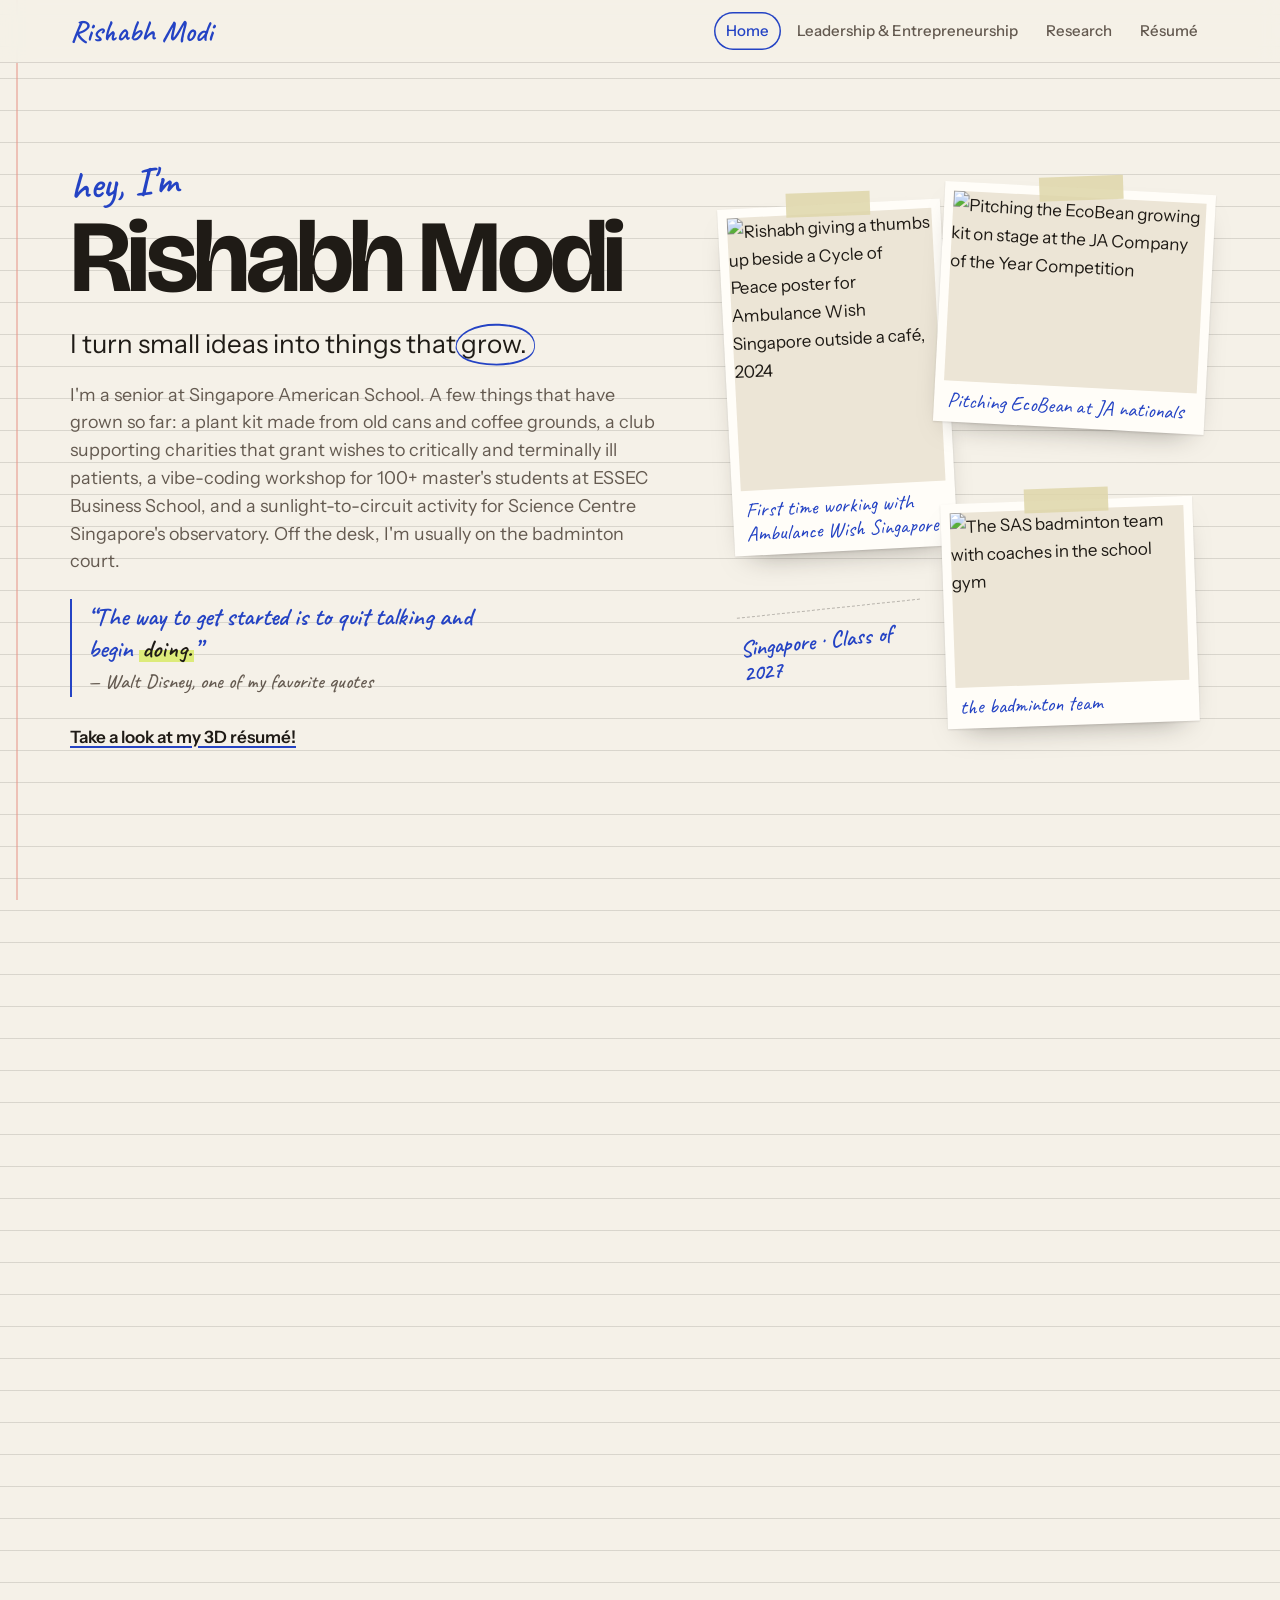
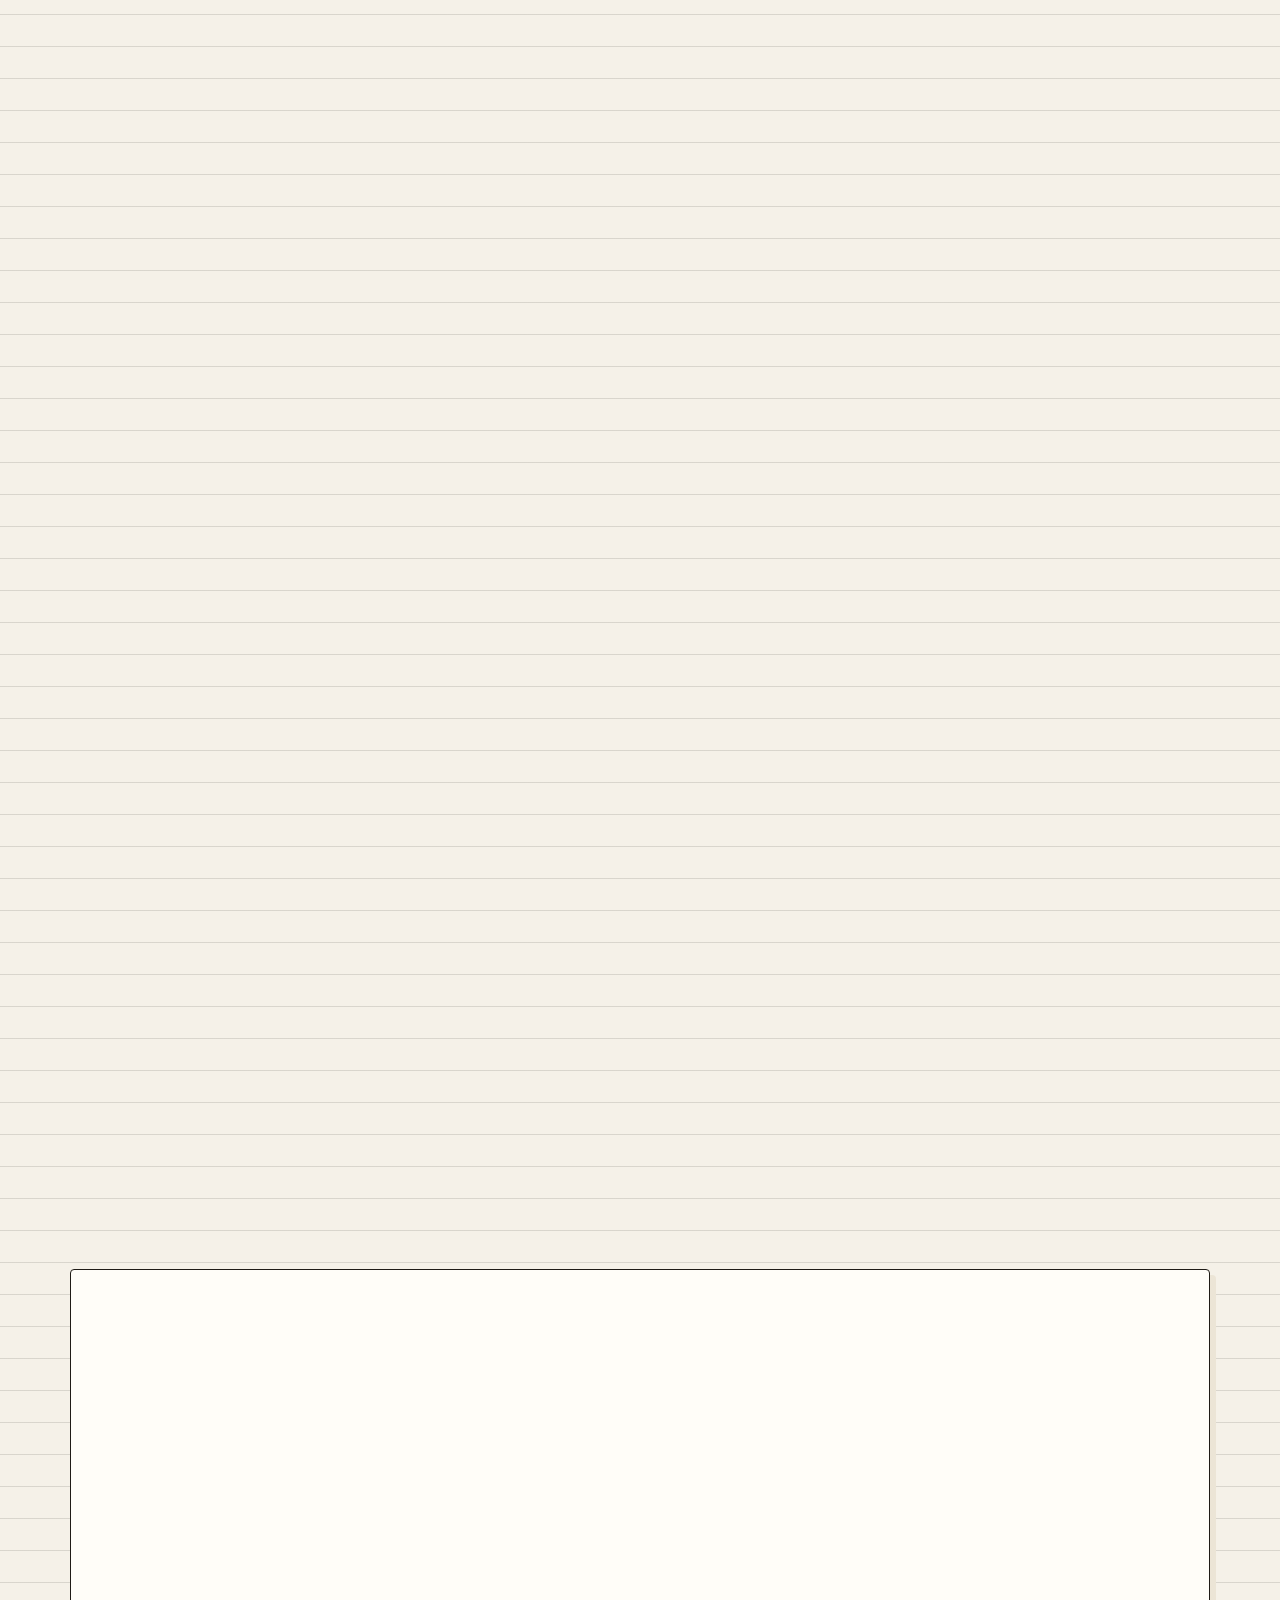
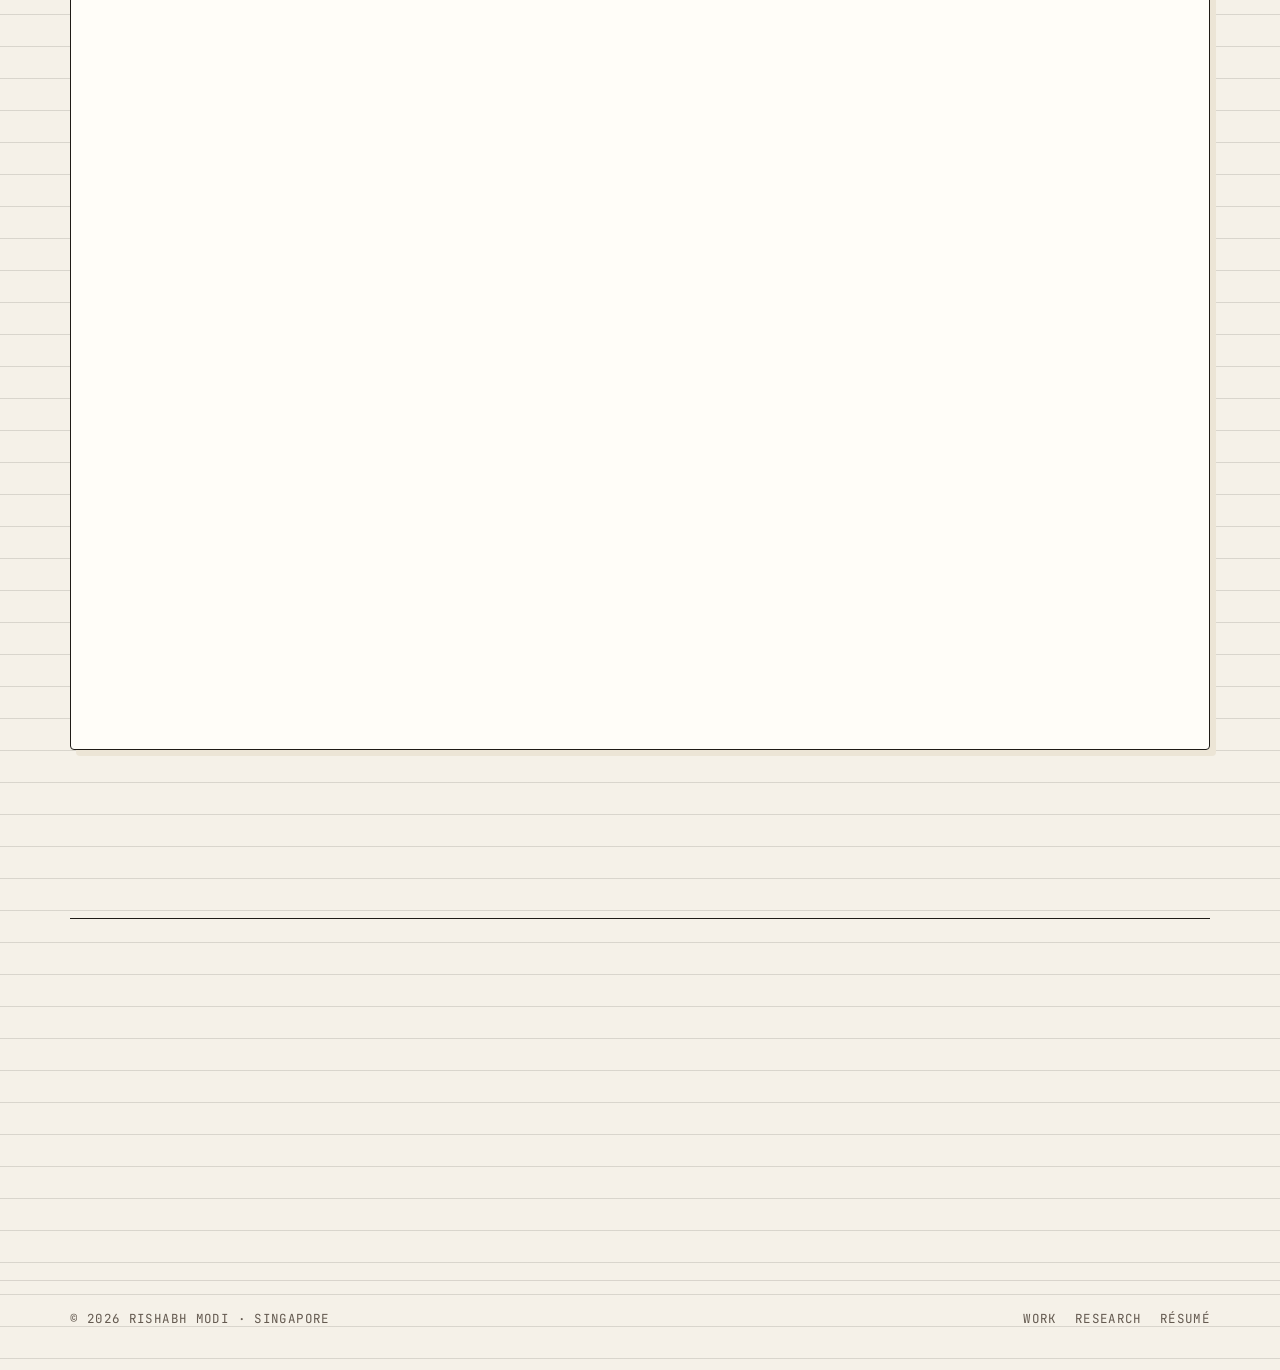
==== index.html @ cd14aff5 "Move Walt Disney quote into the home hero Co-Authored-By: Claude Opus 5.5 <noreply@anthropic.com>" ====
<!DOCTYPE html>
<html lang="en">
<head>
<meta charset="utf-8">
<title>Rishabh Modi</title>
<meta name="viewport" content="width=device-width, initial-scale=1">
<meta name="description" content="Rishabh Modi, a senior at Singapore American School. EcoBean, Project Wish, Ambulance Wish Singapore, and research on coffee-ground fertilizer.">
<link rel="icon" href="favicon.svg" type="image/svg+xml">
<link rel="icon" href="favicon-32.png" sizes="32x32" type="image/png">
<link rel="apple-touch-icon" href="apple-touch-icon.png">
<link rel="preconnect" href="https://fonts.googleapis.com">
<link rel="preconnect" href="https://fonts.gstatic.com" crossorigin>
<link href="https://fonts.googleapis.com/css2?family=Bricolage+Grotesque:opsz,wght@12..96,500..800&family=Caveat:wght@500..700&family=Instrument+Sans:ital,wght@0,400..700;1,400..700&family=JetBrains+Mono:wght@400;500&display=swap" rel="stylesheet">
<link rel="stylesheet" href="styles.css">
</head>
<body>

<header class="top">
  <div class="wrap">
    <a class="name" href="index.html">Rishabh Modi</a>
    <nav aria-label="Main">
      <a href="index.html" class="on">Home</a>
      <a href="work.html"><span class="nav-full">Leadership &amp; Entrepreneurship</span><span class="nav-short">Leadership</span></a>
      <a href="research.html">Research</a>
      <a href="resume.html">Résumé</a>
    </nav>
  </div>
</header>

<main>

  <section class="intro">
    <div class="wrap">
      <div>
        <span class="hand hi">hey, I'm</span>
        <h1>Rishabh Modi</h1>
        <p class="tag">I turn small ideas into things that <span class="circled">grow.<svg viewBox="0 0 200 50" preserveAspectRatio="none" aria-hidden="true"><path d="M12 30C8 14 60 4 112 5c52 1 86 9 82 24-4 14-62 19-110 17C38 44 4 38 14 22"/></svg></span></p>
        <p class="lede">I'm a senior at Singapore American School. A few things that have grown so far: a plant kit made from old cans and coffee grounds, a club supporting charities that grant wishes to critically and terminally ill patients, a vibe-coding workshop for 100+ master's students at ESSEC Business School, and a sunlight-to-circuit activity for Science Centre Singapore's observatory. Off the desk, I'm usually on the badminton court.</p>
        <blockquote class="hero-quote">“The way to get started is to quit talking and begin <span>doing.</span>” <cite>— Walt Disney, one of my favorite quotes</cite></blockquote>
        <div class="links">
          <a class="lnk" href="resume.html#3d">Take a look at my 3D résumé!</a>
        </div>
      </div>
      <div class="pile" data-photos>
        <span class="hand note">Singapore · Class of 2027</span>
        <figure class="spec p1"><img src="images/photos/wish-poster-me.jpg" width="900" height="1200" style="--ar:3/4" alt="Rishabh giving a thumbs up beside a Cycle of Peace poster for Ambulance Wish Singapore outside a café, 2024"><figcaption>First time working with Ambulance Wish Singapore</figcaption></figure>
        <figure class="spec p2"><img src="images/photos/ecobean-pitch.webp" width="1920" height="1440" alt="Pitching the EcoBean growing kit on stage at the JA Company of the Year Competition"><figcaption>Pitching EcoBean at JA nationals</figcaption></figure>
        <figure class="spec p3"><img src="images/photos/badminton.jpg" width="1400" height="1050" alt="The SAS badminton team with coaches in the school gym"><figcaption>the badminton team</figcaption></figure>
      </div>
    </div>
  </section>

  <section class="wrap">
    <div class="ledger rv">
      <div><b>3rd</b><span>in Singapore at the Junior Achievement Company of the Year Competition</span></div>
      <div><b data-count="7">7</b><span>automations built for Ambulance Wish Singapore, saving its team 3 hours a week</span></div>
      <div><b data-count="1500" data-prefix="$" data-suffix="+">$1,500+</b><span>earned through my condo delivery and cricket coaching businesses</span></div>
      <div><b data-count="100" data-suffix="+">100+</b><span>master's students taught vibe coding at ESSEC Business School</span></div>
    </div>
  </section>

  <section class="sec">
    <div class="wrap">
      <div class="sec-head rv"><h2>What I've been <em>working on</em></h2><p class="pointer">just 3 noteworthy ones<svg viewBox="0 0 90 24" aria-hidden="true"><path d="M4 16C24 6 52 4 84 12"/><path d="M75 5L85 12L75 19"/></svg></p><a class="lnk more" href="work.html">All my leadership &amp; entrepreneurship</a></div>
      <div class="rows">
        <article class="row rv">
          <figure class="spec row-photo" data-photos><img src="images/photos/ecobean-pitch.webp" width="1920" height="1440" loading="lazy" alt="The EcoBean team presenting the growing kit on stage at the JA Company of the Year Competition"><figcaption>Pitching the kit at JA nationals <i>24 Jan 2026</i></figcaption></figure>
          <div>
            <h3>EcoBean</h3>
            <p class="label role">Co-founder &amp; CEO · 2025–26</p>
            <p>A beginner-friendly plant kit made from recycled cans and newspaper, with natural fertilizer from used coffee grounds. We also ran climate and entrepreneurship workshops for an elementary school and a Girl Scouts troop.</p>
            <p class="proof">27 kits sold · $540 · 3rd in Singapore, our school's first top-three finish in six years</p>
            <a class="lnk" href="work.html#ecobean">Read the story</a>
          </div>
        </article>
        <article class="row rv">
          <figure class="spec row-photo" data-photos><img src="images/photos/wish-award.webp" width="2000" height="1122" loading="lazy" style="--ar:16/9" alt="Receiving the New Service Club Award on stage at SAS's Celebration of Service 2026"><figcaption>New Service Club Award <i>2026</i></figcaption></figure>
          <div>
            <h3>Project Wish</h3>
            <p class="label role">Co-founder &amp; president · 2025–</p>
            <p>A service club supporting two wish-granting charities: <strong>Make-A-Wish Singapore</strong> for critically ill children, and <strong>Ambulance Wish Singapore</strong> for terminally ill adults. I started it to show students how to persevere through hard times, and how much impact small actions can have.</p>
            <p class="proof">1 of 3 clubs approved from 50+ competitive applications</p>
            <a class="lnk" href="work.html#wish">Read the story</a>
          </div>
        </article>
        <article class="row rv">
          <figure class="spec row-photo" data-photos><img src="images/photos/aws-wish.jpg" width="1024" height="768" loading="lazy" alt="Rishabh in an Ambulance Wish Singapore shirt with a fellow volunteer"><figcaption>Volunteering at Ambulance Wish Singapore <i>Jun 2026</i></figcaption></figure>
          <div>
            <h3>Ambulance Wish Singapore</h3>
            <p class="label role">Summer intern at a partner charity · Jun 2026</p>
            <p>Through Project Wish, I joined this partner charity as its first student intern and its first volunteer under 18. Over four weeks, I built automations that flag outstanding wish reports, saving time for the two-person team that runs its entire Programmes branch.</p>
            <p class="proof">7 automations · about 3 hours saved a week</p>
            <a class="lnk" href="work.html#aws">See the details</a>
          </div>
        </article>
      </div>
    </div>
  </section>

  <section class="band sec">
    <div class="wrap">
      <div class="sec-head rv"><h2>Questions I keep <em>chasing</em></h2><a class="lnk more" href="research.html">All research</a></div>
      <div class="band-grid">
        <div class="rv">
          <p class="label">Now researching</p>
          <h3 style="margin:10px 0 14px">Do coffee grounds really help plants grow?</h3>
          <p class="mut">EcoBean's coffee-ground fertilizer seemed to work, so I'm testing it properly and working out the chemistry behind it as a British Science Association Gold CREST Award project.</p>
          <a class="lnk" style="display:inline-block;margin-top:18px" href="research.html">Read about the experiment</a>
        </div>
        <figure class="spec rv" data-photos><img src="images/photos/coffee-day8.jpg" width="900" height="1200" loading="lazy" style="--ar:1/1" alt="All three labelled pots of red cabbage microgreens from above on Day 8"><figcaption>Three pots on Day 8 <i>Run 3</i></figcaption></figure>
      </div>
      <ul class="papers rv" style="margin-top:56px">
        <li><a href="docs/cashless-society-essay.pdf" data-doc="Should we fear a cashless society?"><span class="label">John Locke Institute · 2026</span><b>Should we fear a cashless society?</b><span class="go">Read</span></a></li>
        <li><a href="docs/price-anchoring-paper.pdf" data-doc="Demystifying Price Anchors"><span class="label">AT Psychology · 2025</span><b>Why do price tags trick us?</b><span class="go">Read</span></a></li>
        <li><a href="docs/ai-bias-project.pdf" data-doc="How do biases get into AI?"><span class="label">AT Psychology · 2026</span><b>How do biases get into AI?</b><span class="go">View</span></a></li>
        <li><a href="docs/ai-cooling-article.pdf" data-doc="Can AI save more energy than it consumes?"><span class="label">Science Centre · 2026</span><b>Can AI save more energy than it consumes?</b><span class="go">Read</span></a></li>
      </ul>
    </div>
  </section>

  <section class="contact">
    <div class="wrap">
      <div class="rv">
        <h2>Let's grow something <em>together.</em></h2>
        <p>Happy to talk about entrepreneurship, sustainability, service projects, or AI.</p>
      </div>
      <div class="btns rv">
        <a class="btn" href="mailto:rishabh.modi.2009@icloud.com">Email me</a>
        <a class="btn line" href="https://www.linkedin.com/in/rishabh-modi-2b0b06307/" target="_blank" rel="noopener">LinkedIn ↗</a>
      </div>
    </div>
  </section>

</main>

<footer class="foot">
  <div class="wrap"><span>© <span data-year>2026</span> Rishabh Modi · Singapore</span><nav><a href="work.html">Work</a><a href="research.html">Research</a><a href="resume.html">Résumé</a></nav></div>
</footer>

<script src="script.js"></script>
</body>
</html>
---- styles.css ----
*, *::before, *::after { box-sizing: border-box; margin: 0; padding: 0; }

:root {
  --paper: #F5F1E8; --paper2: #ECE5D6; --card: #FFFDF8;
  --ink: #1F1B16; --mut: #645A50; --dim: #968A7D;
  --rule: rgba(31,27,22,.13); --rule2: rgba(31,27,22,.28);
  --pen: #2443C4; --margin: #E59A8C;
  --mark: #DDEB7A; --leaf: #2F6B3A; --leaf2: #E3EED3;
  --tape: rgba(222,214,170,.85);
  --hd: "Bricolage Grotesque", "Avenir Next", system-ui, sans-serif;
  --bd: "Instrument Sans", "Helvetica Neue", system-ui, sans-serif;
  --hand: "Caveat", "Bradley Hand", cursive;
  --mono: "JetBrains Mono", ui-monospace, Menlo, monospace;
  --ease: cubic-bezier(.2,.8,.2,1);
}

html { -webkit-text-size-adjust: 100%; scroll-behavior: smooth; }
[id] { scroll-margin-top: 84px; }
body {
  font-family: var(--bd); font-size: 17px; line-height: 1.65; color: var(--ink); overflow-x: hidden;
  background-color: var(--paper);
  background-image: linear-gradient(var(--rule) 1px, transparent 1px);
  background-size: 100% 32px; background-position: 0 14px;
  -webkit-font-smoothing: antialiased;
}
body::before { content: ""; position: fixed; top: 0; bottom: 0; left: max(16px, calc(50% - 570px - 56px)); width: 1.5px; background: var(--margin); opacity: .55; pointer-events: none; z-index: 0; }
main, .top, .foot { position: relative; z-index: 1; }
a { color: inherit; }
img { display: block; max-width: 100%; height: auto; }
::selection { background: var(--mark); color: var(--ink); }
h1, h2, h3 { font-family: var(--hd); font-weight: 700; line-height: 1.04; letter-spacing: -.025em; }
h1 em, h2 em { font-style: normal; background: linear-gradient(transparent 55%, var(--mark) 55%, var(--mark) 92%, transparent 92%); padding: 0 .08em; }
strong { font-weight: 600; }

.wrap { width: min(1140px, 100% - 40px); margin-inline: auto; position: relative; }
.hand { font-family: var(--hand); font-weight: 600; color: var(--pen); }
.lede { font-size: clamp(18px, 1.6vw, 21px); line-height: 1.55; }
.mut { color: var(--mut); }
.label { font-family: var(--mono); font-size: 12.5px; letter-spacing: .03em; text-transform: uppercase; color: var(--mut); }
.lnk { font-weight: 600; color: var(--ink); text-decoration: underline; text-decoration-color: var(--pen); text-decoration-thickness: 1.5px; text-underline-offset: 3px; transition: color .2s; }
.lnk:hover { color: var(--pen); }

/* header */
.top { position: sticky; top: 0; z-index: 40; background: rgba(245,241,232,.92); backdrop-filter: blur(10px); -webkit-backdrop-filter: blur(10px); border-bottom: 1px solid var(--rule); }
.top .wrap { display: flex; align-items: center; gap: 18px; height: 62px; }
.top .name { font-family: var(--hand); font-size: 30px; font-weight: 600; color: var(--pen); text-decoration: none; white-space: nowrap; line-height: 1; }
.top nav { margin-left: auto; display: flex; gap: 4px; }
.top nav a { padding: 7px 12px; border-radius: 999px; font-size: 15px; font-weight: 500; text-decoration: none; color: var(--mut); white-space: nowrap; transition: color .2s, background .2s; }
.top nav a:hover { color: var(--ink); background: var(--paper2); }
.top nav a.on { color: var(--pen); box-shadow: inset 0 0 0 1.5px var(--pen); }
.nav-short { display: none; }

/* page intros */
.intro { padding: clamp(48px, 8vw, 100px) 0 clamp(40px, 6vw, 72px); }
.intro .wrap { display: grid; grid-template-columns: 1.1fr .9fr; gap: clamp(32px, 5vw, 72px); align-items: center; }
.intro.solo .wrap { grid-template-columns: 1fr; }
.intro.solo .wrap > div { max-width: 820px; }
.intro .where { margin-bottom: 18px; }
.intro .hi { display: inline-block; font-size: clamp(30px, 3.4vw, 40px); line-height: 1; transform: rotate(-4deg); margin-bottom: 6px; }
.intro h1 { font-size: clamp(50px, 8vw, 110px); line-height: .95; letter-spacing: -.045em; }
.intro .tag { margin-top: 20px; font-size: clamp(21px, 2.1vw, 26px); line-height: 1.4; }
.intro .lede { margin-top: 18px; max-width: 58ch; color: var(--mut); font-size: clamp(17px, 1.4vw, 19px); }
.intro h1 + .lede { margin-top: 32px; }
.intro .links { display: flex; flex-wrap: wrap; gap: 12px 26px; margin-top: 26px; }
.circled { position: relative; white-space: nowrap; }
.circled svg { position: absolute; left: -10px; top: -8px; width: calc(100% + 20px); height: calc(100% + 16px); overflow: visible; pointer-events: none; }
.circled path { fill: none; stroke: var(--pen); stroke-width: 2; stroke-linecap: round; stroke-dasharray: 600; stroke-dashoffset: 600; animation: draw 1.4s .5s var(--ease) forwards; }
@keyframes draw { to { stroke-dashoffset: 0; } }

/* photos: taped prints with handwritten captions */
.spec { position: relative; background: var(--card); padding: 9px 9px 0; box-shadow: 0 1px 2px rgba(31,27,22,.12), 0 14px 30px -18px rgba(31,27,22,.5); transform: rotate(var(--r, 0deg)); transition: transform .45s var(--ease), box-shadow .45s var(--ease); }
.spec::before { content: ""; position: absolute; top: -12px; left: 50%; width: 84px; height: 24px; margin-left: -42px; background: var(--tape); transform: rotate(calc(var(--r, 0deg) * -1 - 2deg)); z-index: 1; }
.spec img { width: 100%; aspect-ratio: var(--ar, 4/3); object-fit: cover; cursor: zoom-in; background: var(--paper2); }
.spec figcaption { font-family: var(--hand); font-size: 21px; line-height: 1.15; color: var(--pen); padding: 7px 4px 10px; }
.spec figcaption i { font-style: normal; color: var(--dim); font-size: 17px; margin-left: 4px; }
.spec:hover { transform: rotate(0deg) scale(1.015); box-shadow: 0 1px 2px rgba(31,27,22,.12), 0 22px 40px -18px rgba(31,27,22,.55); z-index: 5; }
.spec.rv { transform: translateY(14px) rotate(var(--r, 0deg)); }
.spec.rv.in { transform: rotate(var(--r, 0deg)); }
.spec.rv.in:hover { transform: rotate(0deg) scale(1.015); }

.pile { position: relative; width: 100%; aspect-ratio: 9 / 10; }
.pile .spec { position: absolute; }
.pile .p1 { width: 46%; left: 0; top: 3%; --r: -3deg; }
.pile .p2 { width: 56%; right: 0; top: 0; --r: 3deg; z-index: 2; }
.pile .p3 { width: 52%; right: 3%; bottom: 0; --r: -2deg; z-index: 3; }
.pile .note { position: absolute; left: 3%; bottom: 9%; font-size: clamp(16px, 4.2vw, 23px); transform: rotate(-6deg); z-index: 4; line-height: 1.1; max-width: 38%; }

/* ledger of numbers */
.ledger { display: grid; grid-template-columns: repeat(4, 1fr); border-top: 1.5px solid var(--ink); border-bottom: 1px dashed var(--rule2); }
.ledger > div { padding: 20px 20px 20px 0; }
.ledger > div + div { padding-left: 20px; border-left: 1px dashed var(--rule2); }
.ledger b { display: block; font-family: var(--hd); font-weight: 700; font-size: clamp(34px, 3.8vw, 50px); line-height: 1; letter-spacing: -.03em; }
.ledger span { display: block; margin-top: 8px; font-size: 14.5px; color: var(--mut); line-height: 1.45; }
.ledger.three { grid-template-columns: repeat(3, 1fr); margin-top: 32px; }

/* sections */
.sec { padding: clamp(64px, 9vw, 112px) 0; }
.sec-head { display: flex; align-items: baseline; gap: 18px; margin-bottom: 36px; flex-wrap: wrap; }
.sec-head h2 { font-size: clamp(36px, 4.6vw, 60px); }
.sec-head p { font-family: var(--hand); font-size: 26px; color: var(--pen); transform: rotate(-3deg); }
.sec-head .more { margin-left: auto; }
.sec-head .pointer { display: inline-flex; align-items: center; gap: 8px; margin-left: auto; }
.sec-head .pointer + .more { margin-left: 0; }
.sec-head:has(.pointer) h2 { flex-basis: 100%; }
.sec-head .pointer svg { width: 74px; height: 22px; flex: none; overflow: visible; }
.sec-head .pointer path { fill: none; stroke: var(--pen); stroke-width: 2; stroke-linecap: round; stroke-linejoin: round; }

/* home: project rows */
.row { display: grid; grid-template-columns: minmax(0, .95fr) minmax(0, 1.05fr); gap: clamp(28px, 5vw, 64px); align-items: center; padding: 44px 0; border-bottom: 1px dashed var(--rule2); }
.row:first-child { padding-top: 10px; }
.row:nth-child(odd) .row-photo { --r: -1.6deg; }
.row:nth-child(even) .row-photo { order: 2; --r: 1.6deg; }
.row h3 { font-size: clamp(30px, 3.2vw, 42px); }
.row .role { margin: 8px 0 14px; }
.row p { color: var(--mut); }
.row .proof { margin-top: 16px; color: var(--ink); font-size: 15.5px; }
.row .proof::before { content: "✓ "; color: var(--pen); font-weight: 700; }
.row .lnk { display: inline-block; margin-top: 18px; }

/* the "band" sections become a lab-notebook card */
.band .wrap { background: var(--card); border: 1.5px solid var(--ink); border-radius: 4px; padding: clamp(24px, 4vw, 48px); box-shadow: 6px 6px 0 var(--paper2); }
.band.sec { padding: clamp(40px, 6vw, 72px) 0; }
.band-grid { display: grid; grid-template-columns: minmax(0, 1fr) minmax(0, 1fr); gap: clamp(28px, 5vw, 56px); align-items: start; }
.band h3 { font-size: clamp(26px, 2.8vw, 36px); }
.band .spec { --r: 1.5deg; }

/* papers list */
.papers { list-style: none; border-top: 1.5px solid var(--ink); }
.papers a { display: grid; grid-template-columns: 200px 1fr auto; gap: 20px; align-items: baseline; padding: 18px 0; border-bottom: 1px solid var(--rule); text-decoration: none; transition: background .2s; }
.papers a:hover { background: linear-gradient(90deg, transparent, var(--paper2) 20%, var(--paper2) 80%, transparent); }
.papers b { font-family: var(--hd); font-size: 21px; font-weight: 600; letter-spacing: -.01em; line-height: 1.25; }
.papers p { color: var(--mut); font-size: 15px; margin-top: 4px; }
.papers .go { font-family: var(--hand); font-size: 21px; color: var(--pen); white-space: nowrap; }

/* work: stories */
.story { display: grid; grid-template-columns: 220px minmax(0, 1fr); gap: clamp(28px, 5vw, 60px); padding: 56px 0; border-top: 1px dashed var(--rule2); }
.story:first-child { border-top: 1.5px solid var(--ink); }
.story .meta { position: sticky; top: 92px; align-self: start; }
.story .meta img.logo { width: 76px; height: 76px; object-fit: contain; border-radius: 50%; background: var(--card); border: 1.5px solid var(--ink); margin-bottom: 14px; }
.story .meta dl { display: grid; gap: 10px; }
.story .meta dt { font-family: var(--mono); font-size: 11.5px; letter-spacing: .04em; text-transform: uppercase; color: var(--dim); }
.story .meta dd { font-family: var(--hand); font-size: 22px; line-height: 1.15; color: var(--pen); }
.story h2 { font-size: clamp(36px, 4.4vw, 56px); margin-bottom: 14px; }
.story p + p { margin-top: 12px; }
.story > div > p { color: var(--mut); max-width: 66ch; }
.story > div > p.lede { color: var(--ink); }
.done { list-style: none; margin-top: 18px; display: grid; gap: 9px; max-width: 66ch; }
.done li { position: relative; padding-left: 30px; }
.done li::before { content: ""; position: absolute; left: 2px; top: 6px; width: 15px; height: 15px; border: 1.5px solid var(--ink); border-radius: 3px; }
.done li::after { content: ""; position: absolute; left: 6px; top: 1px; width: 7px; height: 14px; border: solid var(--pen); border-width: 0 2.5px 2.5px 0; transform: rotate(40deg); }
.story .links { display: flex; flex-wrap: wrap; gap: 10px 24px; margin-top: 22px; }
.pair { display: grid; grid-template-columns: 1fr 1fr; gap: 14px; margin-top: 18px; max-width: 640px; }
.pair div { padding: 14px 16px; border: 1.5px solid var(--ink); border-radius: 4px; background: var(--card); }
.pair b { display: block; font-family: var(--hd); font-size: 19px; }
.pair span { font-size: 14.5px; color: var(--mut); }
.pair .motto { display: block; margin-top: 6px; font-family: var(--hand); font-style: normal; font-size: 21px; line-height: 1.15; color: var(--pen); }

.photos { display: grid; grid-template-columns: repeat(6, 1fr); gap: 34px 22px; margin-top: 40px; align-items: start; }
.photos .spec:nth-child(3n+1) { --r: -1.5deg; } .photos .spec:nth-child(3n+2) { --r: 1.3deg; } .photos .spec:nth-child(3n) { --r: -.6deg; }
.photos .w2 { grid-column: span 2; } .photos .w3 { grid-column: span 3; } .photos .w4 { grid-column: span 4; } .photos .w6 { grid-column: span 6; }

.strip { display: grid; grid-auto-flow: column; grid-auto-columns: clamp(250px, 30%, 340px); gap: 24px; overflow-x: auto; scroll-snap-type: x mandatory; padding: 24px 4px 20px; margin-top: 24px; scrollbar-width: thin; scrollbar-color: var(--rule2) transparent; }
.strip .spec { scroll-snap-align: start; }
.strip .spec:nth-child(odd) { --r: -1.2deg; } .strip .spec:nth-child(even) { --r: 1.2deg; }
.strip-nav { display: flex; gap: 8px; justify-content: flex-end; }
.strip-nav button { width: 42px; height: 42px; border-radius: 50%; border: 1.5px solid var(--ink); background: var(--card); font-size: 17px; cursor: pointer; color: var(--ink); }
.strip-nav button:hover { background: var(--mark); }

.minor { display: grid; grid-template-columns: repeat(2, minmax(0, 1fr)); gap: 0 48px; border-top: 1.5px solid var(--ink); }
.minor > div { padding: 22px 0; border-bottom: 1px dashed var(--rule2); }
.minor h3 { font-size: 24px; }
.minor .label { display: block; margin: 6px 0 8px; }
.minor p { color: var(--mut); font-size: 15.5px; }

/* research */
.question { font-family: var(--hd); font-weight: 600; font-size: clamp(24px, 2.6vw, 32px); line-height: 1.2; letter-spacing: -.015em; }
.pots { display: grid; grid-template-columns: repeat(3, 1fr); gap: 10px; margin-top: 20px; }
.pots div { padding: 12px; border: 1px dashed var(--rule2); border-radius: 4px; font-size: 14.5px; color: var(--mut); }
.pots b { display: block; color: var(--ink); font-family: var(--hd); font-size: 17px; }
.data { width: 100%; border-collapse: collapse; font-size: 15px; }
.data th, .data td { text-align: left; padding: 10px 10px 10px 0; border-bottom: 1px solid var(--rule); }
.data th { font-family: var(--mono); font-weight: 500; font-size: 11.5px; text-transform: uppercase; letter-spacing: .04em; color: var(--mut); }
.data td:first-child { color: var(--mut); }
.data .top-v { font-weight: 600; background: linear-gradient(transparent 50%, var(--mark) 50%, var(--mark) 90%, transparent 90%); }
.note { margin-top: 24px; padding-top: 18px; border-top: 1px dashed var(--rule2); }
.note h3 { font-family: var(--hand); font-weight: 600; font-size: 28px; color: var(--pen); letter-spacing: 0; margin-bottom: 6px; }
.chem { list-style: none; display: grid; grid-template-columns: repeat(4, 1fr); border-top: 1.5px solid var(--ink); }
.chem li { padding: 20px 20px 20px 0; font-size: 15px; color: var(--mut); }
.chem li + li { padding-left: 20px; border-left: 1px dashed var(--rule2); }
.chem b { display: block; font-family: var(--hd); font-size: 20px; color: var(--ink); margin-bottom: 4px; }
.steps { list-style: none; display: grid; grid-template-columns: repeat(3, 1fr); border-top: 1px dashed var(--rule2); margin-top: 40px; }
.steps li { padding: 18px 18px 0 0; font-size: 15px; color: var(--mut); }
.steps li + li { padding-left: 18px; border-left: 1px dashed var(--rule2); }
.steps b { display: block; color: var(--ink); font-family: var(--hd); font-size: 19px; margin: 4px 0; }
.band .steps { grid-template-columns: 1fr; margin-top: 20px; }
#coffee.band.sec { padding: clamp(32px, 4vw, 48px) 0; }
#coffee .sec-head { margin-bottom: 20px; }
#coffee .sec-head h2 { font-size: clamp(30px, 3.6vw, 44px); }
#coffee .steps li { padding-top: 10px; font-size: 14.5px; }
@media (min-width: 961px) { #coffee .band-grid { grid-template-columns: minmax(0, .85fr) minmax(0, 1.15fr); gap: clamp(24px, 3.5vw, 44px); } }
.photos.mini { grid-template-columns: 1fr 1fr; gap: 26px 18px; margin-top: 6px; }
.photos.mini .spec { padding: 6px 6px 0; }
.photos.mini .wide { grid-column: 1 / -1; }
.photos.mini .spec::before { width: 46px; height: 16px; margin-left: -23px; top: -8px; }
.photos.mini .spec figcaption { font-size: 17px; padding: 4px 2px 6px; }
.band .steps li { padding: 14px 0 0 18px; border-left: 2px dashed var(--rule2); }
.band .steps li + li { border-left: 2px dashed var(--rule2); padding-left: 18px; }
.band-grid .chem { grid-template-columns: 1fr; border-top: 0; display: grid; gap: 12px; }
.band-grid .chem li, .band-grid .chem li + li { padding: 16px 18px; border: 1.5px dashed var(--rule2); border-radius: 6px; }

/* favorite quote, in the hero */
.hero-quote { margin-top: 24px; max-width: 34ch; padding: 2px 0 2px 16px; border-left: 2.5px solid var(--pen); font-family: var(--hand); font-weight: 600; font-size: clamp(22px, 2vw, 26px); line-height: 1.25; color: var(--pen); }
.hero-quote span { color: var(--ink); background: linear-gradient(transparent 55%, var(--mark) 55%, var(--mark) 92%, transparent 92%); padding: 0 .1em; }
.hero-quote cite { display: block; margin-top: 4px; font-style: normal; font-weight: 500; font-size: .8em; color: var(--mut); }

/* contact */
.contact { padding: clamp(56px, 8vw, 96px) 0; }
.contact .wrap { display: grid; grid-template-columns: 1fr auto; gap: 28px; align-items: end; padding-top: clamp(32px, 5vw, 56px); border-top: 1.5px solid var(--ink); }
.contact h2 { font-size: clamp(36px, 5.4vw, 70px); }
.contact p { margin-top: 10px; color: var(--mut); max-width: 48ch; }
.btns { display: flex; flex-wrap: wrap; gap: 10px; }
.btn { display: inline-flex; align-items: center; gap: 8px; padding: 12px 22px; border-radius: 999px; background: var(--ink); color: var(--paper); border: 1.5px solid var(--ink); font-weight: 600; font-size: 15px; text-decoration: none; cursor: pointer; font-family: var(--bd); transition: transform .25s var(--ease), background .2s; }
.btn:hover { transform: translateY(-2px); }
.btn.line { background: transparent; color: var(--ink); }
.btn.line:hover { background: var(--mark); }

.foot { padding: 28px 0 40px; border-top: 1px solid var(--rule); }
.foot .wrap { display: flex; justify-content: space-between; gap: 16px; flex-wrap: wrap; font-family: var(--mono); font-size: 12.5px; color: var(--mut); text-transform: uppercase; letter-spacing: .03em; }
.foot a { text-decoration: none; }
.foot a:hover { color: var(--ink); }
.foot nav { display: flex; gap: 18px; }

/* reveal */
.rv { opacity: 0; transform: translateY(14px); transition: opacity .8s var(--ease), transform .8s var(--ease); }
.rv.in { opacity: 1; transform: none; }

/* résumé: text / 3D switch */
.mode { display: inline-flex; padding: 3px; border: 1.5px solid var(--pen); border-radius: 999px; margin-top: 26px; background: var(--card); }
.mode button { padding: 7px 18px; border: 0; border-radius: 999px; background: transparent; color: var(--pen); font: 600 14px var(--bd); cursor: pointer; }
.mode button[aria-pressed="true"] { background: var(--pen); color: #fff; }
.r-sec { display: grid; grid-template-columns: 230px minmax(0, 1fr); gap: 32px; padding: 44px 0; border-top: 1px dashed var(--rule2); }
.r-sec:first-child { border-top: 1.5px solid var(--ink); }
.r-sec > .kick { font-family: var(--hd); font-weight: 700; font-size: 22px; line-height: 1.2; letter-spacing: -.01em; }
.edu h3 { font-size: 26px; }
.edu-head { display: flex; justify-content: space-between; align-items: baseline; gap: 16px; flex-wrap: wrap; }
.edu .when, .tl small, .aw .yr { font-family: var(--mono); font-size: 12px; letter-spacing: .03em; text-transform: uppercase; color: var(--dim); }
.edu .gpa { margin: 6px 0 12px; font-weight: 600; }
.aps, .skills .pills { display: flex; flex-wrap: wrap; gap: 6px; margin-top: 8px; }
.pill { display: inline-block; padding: 4px 11px; border: 1px solid var(--rule2); border-radius: 999px; font-size: 13.5px; background: var(--card); }
.aw-grid { display: grid; grid-template-columns: repeat(2, minmax(0, 1fr)); gap: 0 36px; }
.aw { padding: 16px 0 18px; border-bottom: 1px solid var(--rule); }
.aw .md { display: none; }
.aw h3 { font-size: 20px; margin-top: 3px; }
.aw .org { display: block; font-size: 14.5px; color: var(--pen); margin: 2px 0 6px; }
.aw p { color: var(--mut); font-size: 15px; }
.aw-link, .aw-note a { color: var(--ink); font-weight: 600; font-size: 14.5px; text-decoration: underline; text-decoration-color: var(--pen); text-underline-offset: 3px; }
.aw-link { display: inline-block; margin-top: 6px; }
.aw-links { display: flex; flex-wrap: wrap; gap: 4px 14px; margin-top: 6px; font-size: 14.5px; }
.aw-links span { color: var(--mut); }
.tl { padding: 0 0 22px; }
.tl:last-child { padding-bottom: 0; }
.tl b { font-family: var(--hd); font-weight: 600; font-size: 21px; letter-spacing: -.01em; display: block; margin-top: 2px; }
.tl ul { margin-top: 6px; padding-left: 18px; color: var(--mut); font-size: 15.5px; display: grid; gap: 3px; }
.skills { display: grid; grid-template-columns: 1fr 1fr; gap: 24px; }
.skills h4 { font-family: var(--mono); font-weight: 500; font-size: 12px; text-transform: uppercase; letter-spacing: .04em; color: var(--mut); }

/* résumé: 3D court */
.tree { position: relative; border: 1.5px solid var(--ink); border-radius: 6px; overflow: hidden; background: var(--card); }
.tree[hidden] { display: none; }
.tree-stage { position: relative; height: min(80vh, 760px); min-height: 480px; background: linear-gradient(#E7EEF0 0%, #F3F1E6 55%, #E9E3CF 100%); overflow: hidden; touch-action: pan-y; cursor: grab; }
.tree-stage.drag { cursor: grabbing; }
.tree-stage canvas { display: block; width: 100%; height: 100%; }
.pin { position: absolute; z-index: 3; width: 34px; height: 34px; margin: -17px 0 0 -17px; border-radius: 50%; border: 1.5px solid var(--pen); background: rgba(255,253,248,.95); color: var(--pen); font: 600 21px/1 var(--hand); cursor: pointer; display: grid; place-items: center; box-shadow: 0 6px 14px -8px rgba(31,27,22,.6); transition: transform .2s var(--ease), background .2s; }
.pin:hover, .pin.on { background: var(--pen); color: #fff; transform: scale(1.12); }
.pin[hidden] { display: none; }
.court-nav { position: absolute; z-index: 4; top: 14px; left: 50%; transform: translateX(-50%); display: flex; gap: 2px; padding: 4px; border-radius: 999px; background: rgba(255,253,248,.92); border: 1px solid var(--rule); max-width: calc(100% - 28px); overflow-x: auto; scrollbar-width: none; }
.court-nav::-webkit-scrollbar { display: none; }
.court-nav button { flex: none; padding: 6px 12px; border: 0; border-radius: 999px; background: transparent; font: 500 13.5px var(--bd); color: var(--mut); cursor: pointer; white-space: nowrap; }
.court-nav button b { font-family: var(--hand); font-size: 18px; color: var(--pen); margin-right: 4px; }
.court-nav button:hover, .court-nav button[aria-pressed="true"] { background: var(--paper2); color: var(--ink); }
.text-hint { position: relative; margin: -10px 0 16px; padding-left: 66px; font-family: var(--hand); font-size: 24px; line-height: 1.2; color: var(--pen); }
.text-hint[hidden] { display: none; }
.text-hint svg { position: absolute; left: 6px; top: -38px; width: 60px; height: 56px; overflow: visible; }
.text-hint path { fill: none; stroke: var(--pen); stroke-width: 2; stroke-linecap: round; stroke-linejoin: round; }
.tree-stage[data-time="dusk"] { background: linear-gradient(#F4C29A 0%, #F2D8BE 55%, #E2C8A8 100%); }
.tree-stage { transition: background .8s; }
.court-ctrl { position: absolute; z-index: 3; left: 14px; bottom: 14px; display: flex; flex-wrap: wrap; gap: 8px; align-items: center; }
.court-ctrl .pause { padding: 9px 18px; border: 0; border-radius: 999px; background: rgba(255,253,248,.93); color: var(--pen); font: 500 15px var(--bd); cursor: pointer; box-shadow: 0 6px 16px -10px rgba(31,27,22,.6); }
.court-ctrl .times { display: flex; padding: 4px; border-radius: 999px; background: rgba(255,253,248,.93); border: 1px solid var(--rule); box-shadow: 0 6px 16px -10px rgba(31,27,22,.6); }
.court-ctrl .times button { padding: 6px 15px; border: 0; border-radius: 999px; background: transparent; color: var(--mut); font: 500 15px var(--bd); cursor: pointer; }
.court-ctrl .times button[aria-pressed="true"] { background: var(--pen); color: #fff; }
.tree-panel { position: absolute; z-index: 4; right: 14px; top: 64px; bottom: 14px; width: min(340px, calc(100% - 28px)); padding: 20px 20px 22px; background: rgba(255,253,248,.97); border: 1.5px solid var(--ink); border-radius: 6px; overflow-y: auto; box-shadow: 0 18px 40px -24px rgba(31,27,22,.6); }
.tree-panel[hidden] { display: none; }
.tree-close { position: absolute; top: 10px; right: 10px; width: 32px; height: 32px; border-radius: 50%; border: 1px solid var(--rule2); background: var(--card); font-size: 18px; line-height: 1; cursor: pointer; color: var(--ink); }
.tree-card h3 { font-size: 24px; margin: 6px 36px 4px 0; }
.tree-card .org { color: var(--pen); font-size: 14.5px; }
.tree-card ul { margin-top: 10px; padding-left: 18px; color: var(--mut); font-size: 14.5px; display: grid; gap: 4px; }
.tree-card p { color: var(--mut); font-size: 14.5px; margin-top: 8px; }
.tree-list { display: grid; gap: 2px; margin-top: 12px; }
.tree-list button { display: flex; gap: 10px; align-items: baseline; width: 100%; padding: 8px 6px; border: 0; border-bottom: 1px dashed var(--rule2); background: transparent; text-align: left; font: 500 14.5px var(--bd); color: var(--ink); cursor: pointer; }
.tree-list button:hover { background: var(--paper2); }
.tree-list small { margin-left: auto; font-family: var(--mono); font-size: 11px; color: var(--dim); white-space: nowrap; }
.tree-back { margin-top: 14px; border: 0; background: none; font: 600 14px var(--bd); color: var(--pen); cursor: pointer; text-decoration: underline; text-underline-offset: 3px; }

/* overlays: PDF viewer and photo lightbox */
.viewer-on, .viewer-on body { overflow: hidden; }
.viewer, .gallery { position: fixed; inset: 0; z-index: 100; display: grid; place-items: center; padding: 24px; background: rgba(31,27,22,.62); backdrop-filter: blur(6px); -webkit-backdrop-filter: blur(6px); }
.viewer[hidden], .gallery[hidden] { display: none; }
.viewer-box, .gallery-box { width: min(1000px, 100%); max-height: 100%; display: flex; flex-direction: column; background: var(--paper); border: 1.5px solid var(--ink); border-radius: 6px; overflow: hidden; }
.viewer-box { height: min(92vh, 100%); width: min(920px, 100%); }
.viewer-head, .gallery-head { display: flex; align-items: center; gap: 14px; padding: 12px 14px 12px 20px; border-bottom: 1px solid var(--rule); background: var(--card); }
.viewer-head > div { flex: 1; min-width: 0; }
.viewer-title { font-size: 20px; white-space: nowrap; overflow: hidden; text-overflow: ellipsis; }
.viewer-count, .gallery-count { display: block; font-family: var(--mono); font-size: 12px; color: var(--mut); }
.gallery-count { flex: 1; }
.viewer-open { flex: none; font-weight: 600; font-size: 14px; color: var(--pen); }
.viewer-close { flex: none; width: 40px; height: 40px; border-radius: 50%; border: 1.5px solid var(--ink); background: var(--card); font-size: 22px; line-height: 1; cursor: pointer; color: var(--ink); }
.viewer-pages { flex: 1; overflow-y: auto; padding: 16px; display: flex; flex-direction: column; align-items: center; gap: 16px; background: var(--paper2); }
.viewer-page { background: #fff; max-width: 100%; box-shadow: 0 8px 24px -14px rgba(0,0,0,.5); }
.viewer-loading { margin: auto; font-weight: 600; color: var(--mut); text-align: center; padding: 40px 20px; }
.gallery-stage { position: relative; display: grid; place-items: center; background: #15120f; flex: 1; min-height: 0; }
.gallery-stage img { max-height: 74vh; width: auto; max-width: 100%; object-fit: contain; }
.gallery-nav { position: absolute; top: 50%; transform: translateY(-50%); width: 44px; height: 44px; border-radius: 50%; border: 0; background: rgba(255,253,248,.92); font-size: 26px; line-height: 1; cursor: pointer; color: var(--ink); }
.gallery-nav.prev { left: 12px; } .gallery-nav.next { right: 12px; }
.gallery-cap { font-family: var(--hand); font-size: 23px; color: var(--pen); padding: 10px 20px 14px; line-height: 1.2; }

@media (prefers-reduced-motion: reduce) {
  *, *::before, *::after { animation: none !important; transition: none !important; }
  .rv { opacity: 1; transform: none; }
  .circled path { stroke-dashoffset: 0; }
}

@media (max-width: 960px) {
  .intro .wrap, .row, .band-grid, .story { grid-template-columns: minmax(0, 1fr); }
  .pile { max-width: 560px; }
  .row:nth-child(even) .row-photo { order: 0; }
  .story .meta { position: static; display: flex; gap: 18px; align-items: center; }
  .story .meta img.logo { margin: 0; width: 60px; height: 60px; }
  .story .meta dl { grid-template-columns: repeat(2, auto); gap: 4px 22px; }
  .chem { grid-template-columns: 1fr 1fr; }
  .chem li:nth-child(3) { padding-left: 0; border-left: 0; }
}
@media (max-width: 700px) {
  body { font-size: 16px; }
  body::before { display: none; }
  .nav-full { display: none; } .nav-short { display: inline; }
  .top .wrap { height: auto; padding: 8px 0 6px; flex-wrap: wrap; gap: 0; }
  .top .name { height: 40px; display: flex; align-items: center; font-size: 28px; }
  .top nav { order: 3; width: 100%; margin: 0 0 0 -10px; }
  .top nav a { padding: 7px 10px; font-size: 14.5px; }
  .ledger, .ledger.three { grid-template-columns: 1fr 1fr; }
  .ledger > div:nth-child(3) { padding-left: 0; border-left: 0; }
  .ledger > div:nth-child(n+3) { border-top: 1px dashed var(--rule2); }
  .ledger.three > div:nth-child(3) { grid-column: 1 / -1; }
  .papers a { grid-template-columns: 1fr; gap: 4px; }
  .papers .go { display: none; }
  .photos { grid-template-columns: 1fr 1fr; gap: 26px 14px; }
  .photos .w2, .photos .w3 { grid-column: span 1; } .photos .w4, .photos .w6 { grid-column: span 2; }
  .spec { padding: 6px 6px 0; }
  .spec figcaption { font-size: 18px; padding: 5px 2px 7px; }
  .pots, .steps, .pair, .minor, .aw-grid, .skills { grid-template-columns: 1fr; }
  .steps li + li { padding-left: 0; border-left: 0; }
  .chem { grid-template-columns: 1fr; }
  .chem li + li { padding-left: 0; border-left: 0; border-top: 1px dashed var(--rule2); }
  .contact .wrap { grid-template-columns: 1fr; }
  .r-sec { grid-template-columns: 1fr; gap: 12px; padding: 32px 0; }
  .data { font-size: 13.5px; }
  .tree-stage { height: 78vh; min-height: 460px; }
  .tree-panel { top: auto; left: 10px; right: 10px; bottom: 10px; width: auto; max-height: 52%; }
  .court-nav { top: 10px; }
  .court-ctrl { left: 10px; bottom: 10px; gap: 6px; }
  .court-ctrl .pause { padding: 7px 13px; font-size: 13.5px; }
  .court-ctrl .times button { padding: 5px 10px; font-size: 13.5px; }
  .viewer, .gallery { padding: 0; }
  .viewer-box, .gallery-box { height: 100%; width: 100%; border: 0; border-radius: 0; }
}
@media (max-width: 480px) { .pile .note { display: none; } }
@media (max-width: 700px) { .sec-head .pointer { margin-left: 0; } .sec-head .pointer svg { transform: rotate(90deg); width: 40px; } }
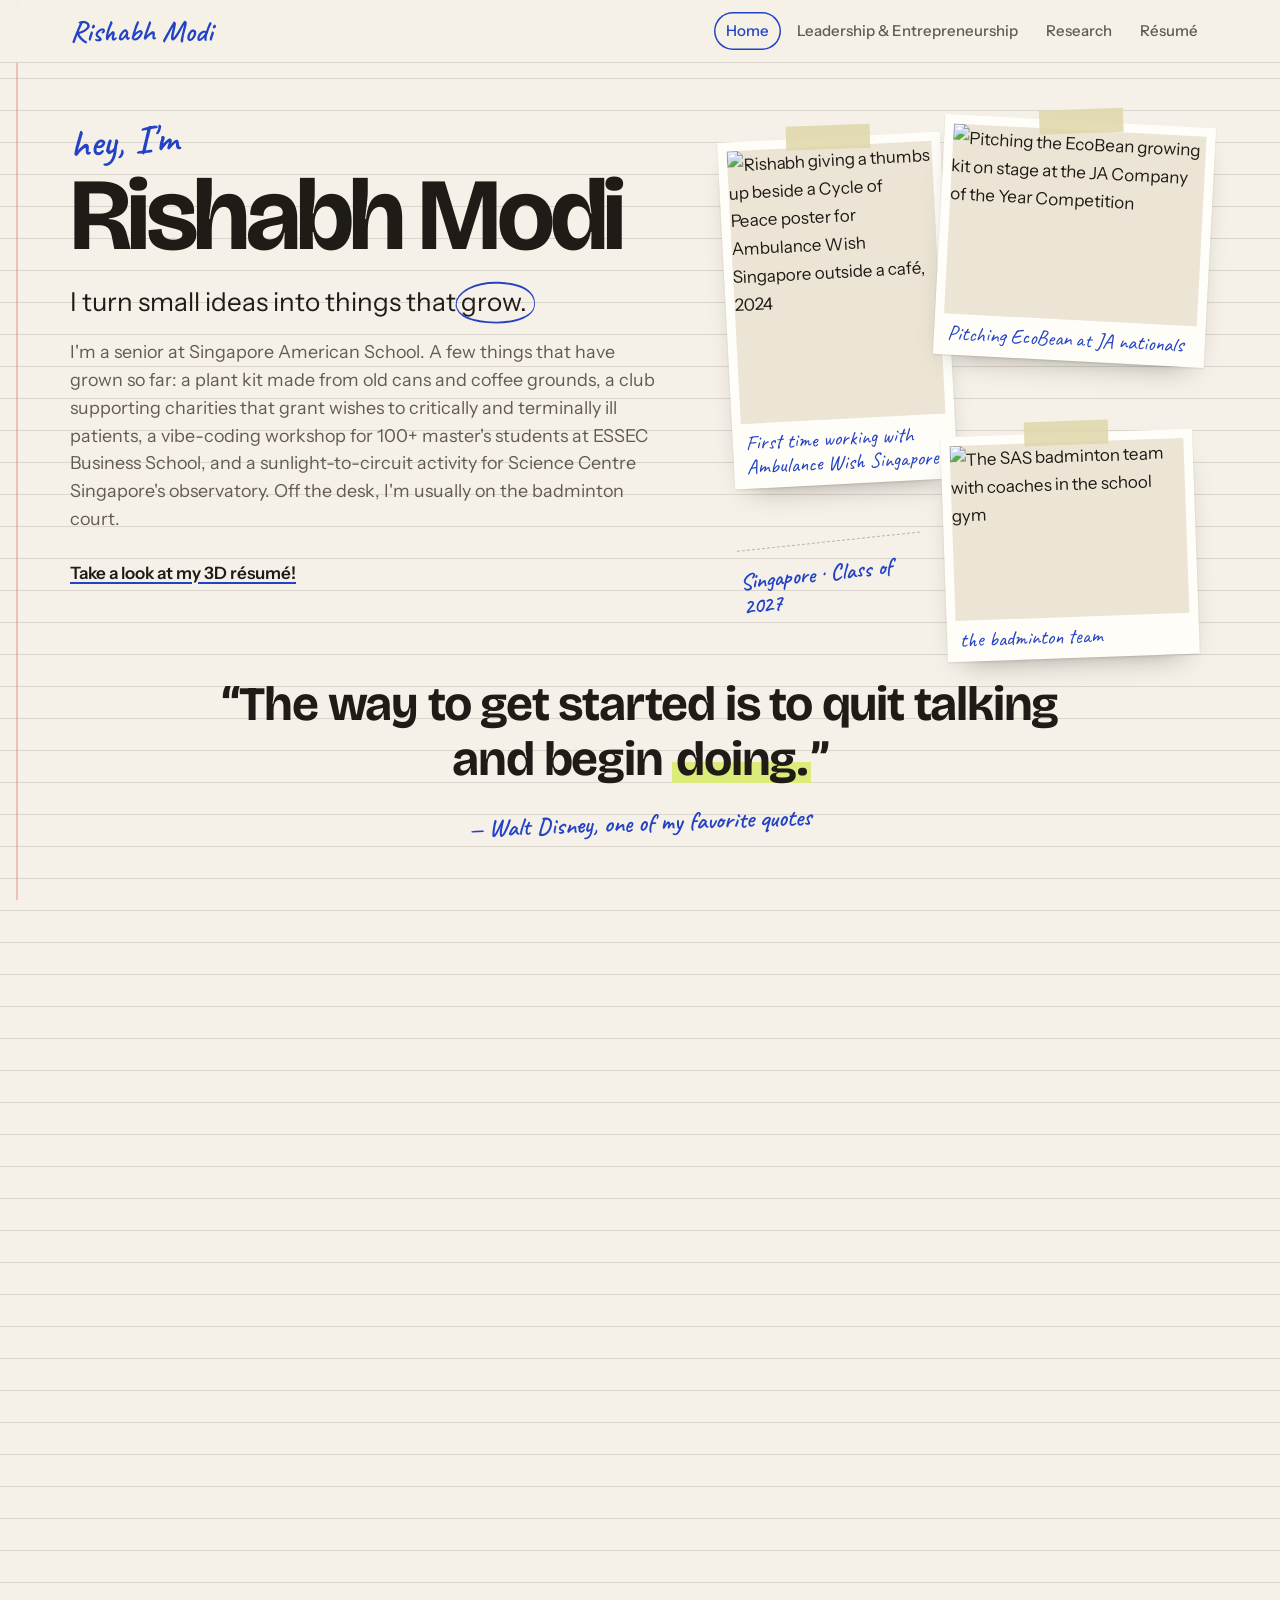
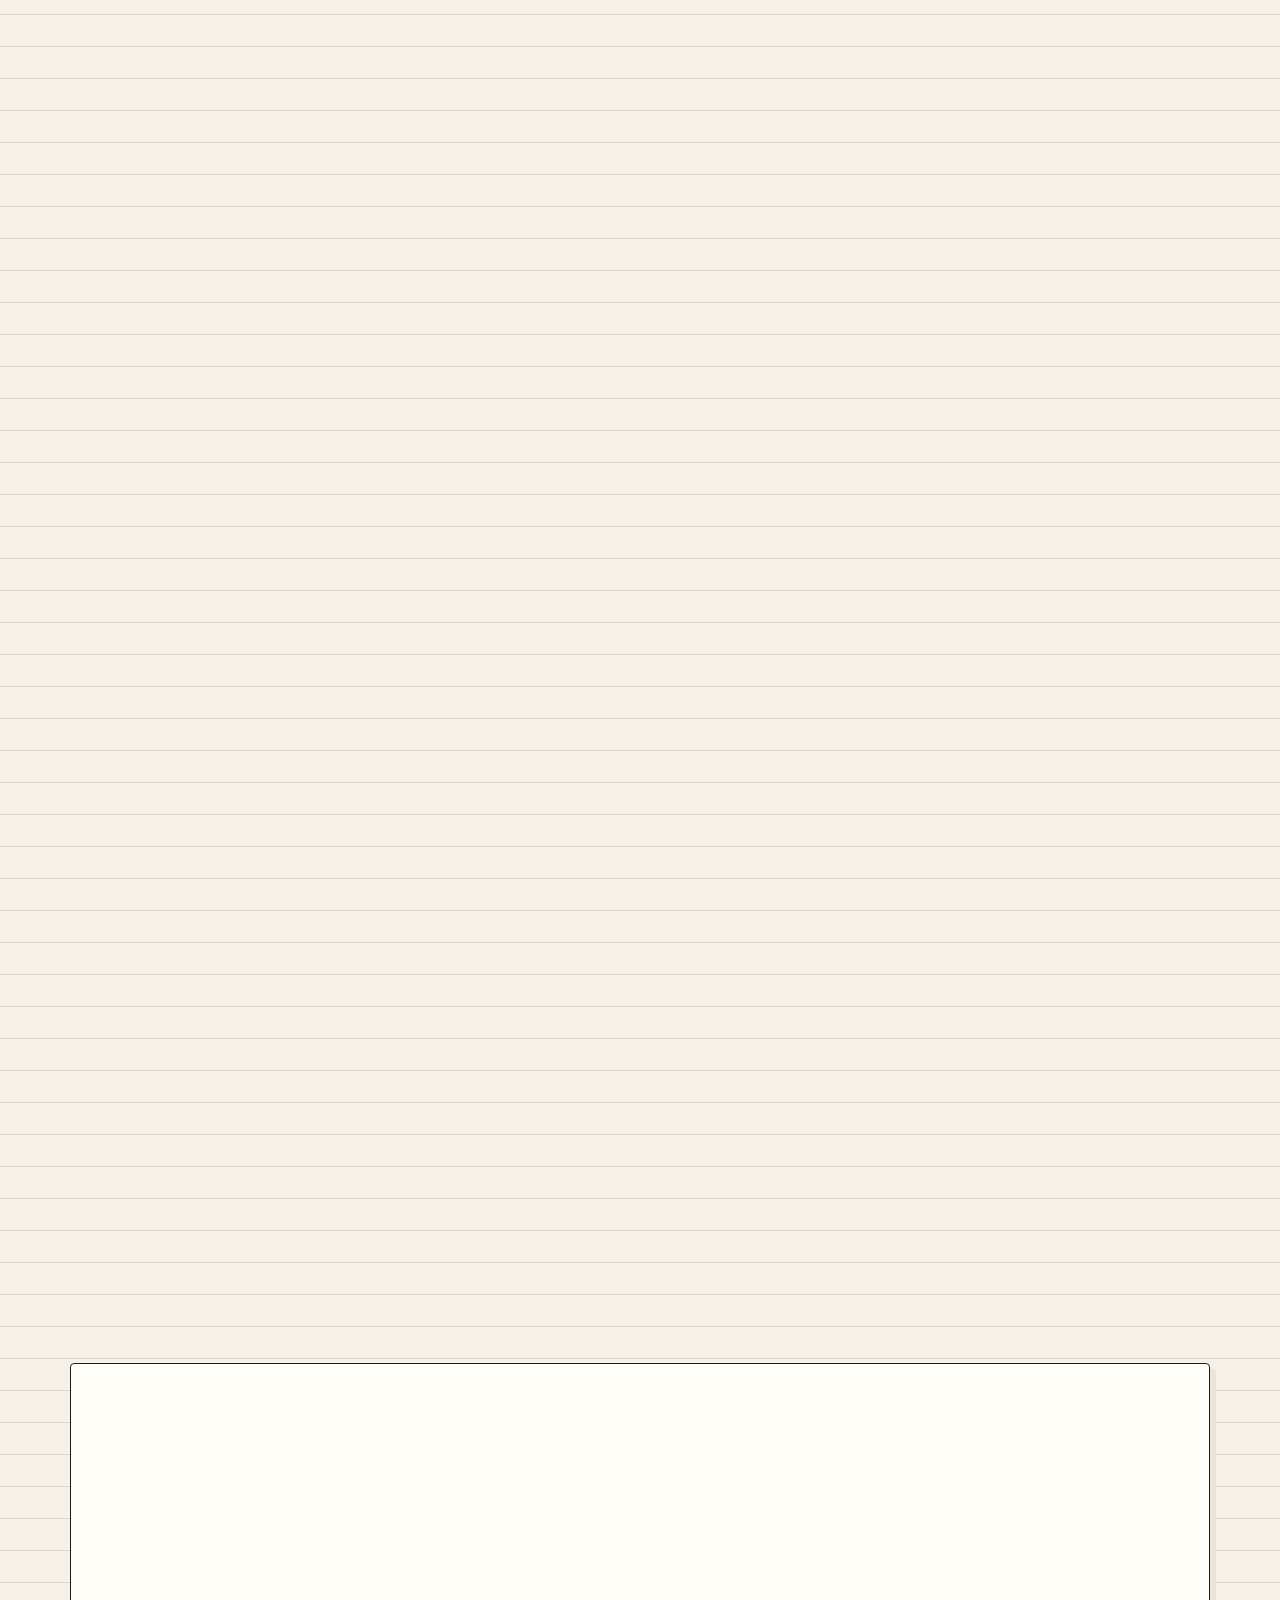
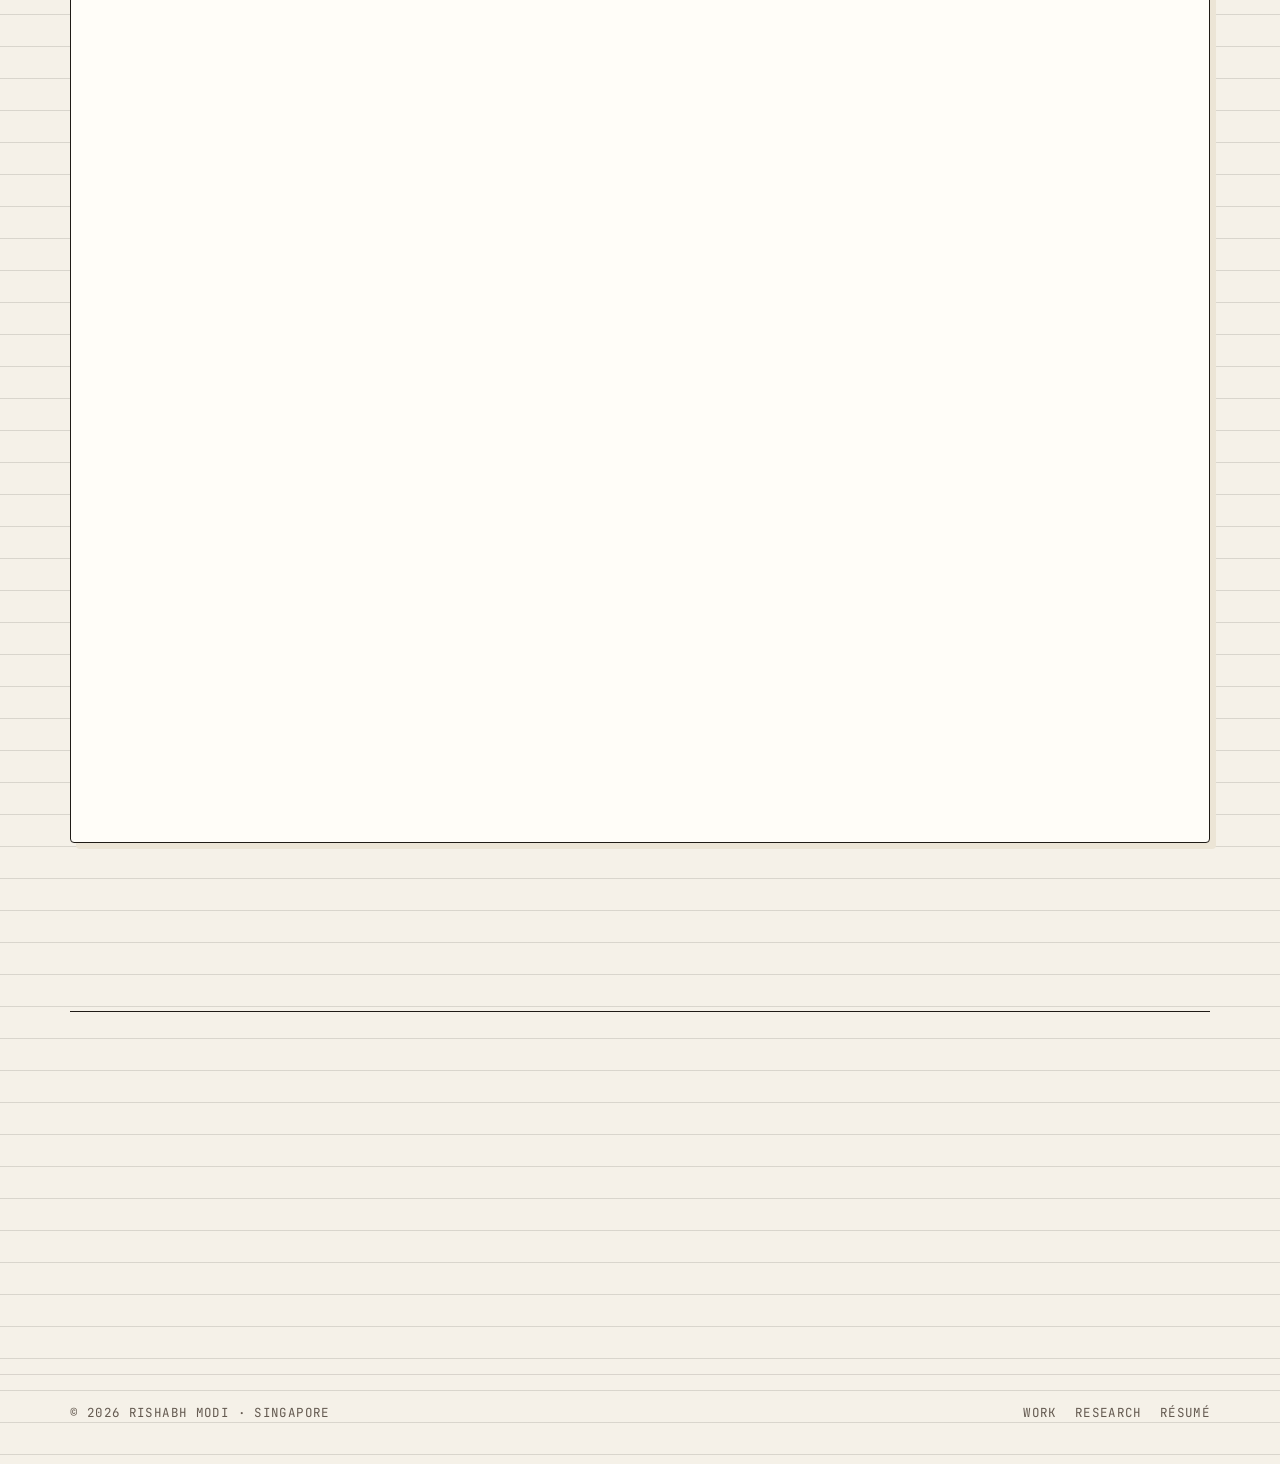
==== commit 5d574c4f: "Big centered quote directly under the home hero, visible on first screen Co-Authored-By: Claude Opus" ====
--- a/index.html
+++ b/index.html
@@ -36,7 +36,6 @@
         <h1>Rishabh Modi</h1>
         <p class="tag">I turn small ideas into things that <span class="circled">grow.<svg viewBox="0 0 200 50" preserveAspectRatio="none" aria-hidden="true"><path d="M12 30C8 14 60 4 112 5c52 1 86 9 82 24-4 14-62 19-110 17C38 44 4 38 14 22"/></svg></span></p>
         <p class="lede">I'm a senior at Singapore American School. A few things that have grown so far: a plant kit made from old cans and coffee grounds, a club supporting charities that grant wishes to critically and terminally ill patients, a vibe-coding workshop for 100+ master's students at ESSEC Business School, and a sunlight-to-circuit activity for Science Centre Singapore's observatory. Off the desk, I'm usually on the badminton court.</p>
-        <blockquote class="hero-quote">“The way to get started is to quit talking and begin <span>doing.</span>” <cite>— Walt Disney, one of my favorite quotes</cite></blockquote>
         <div class="links">
           <a class="lnk" href="resume.html#3d">Take a look at my 3D résumé!</a>
         </div>
@@ -47,6 +46,15 @@
         <figure class="spec p2"><img src="images/photos/ecobean-pitch.webp" width="1920" height="1440" alt="Pitching the EcoBean growing kit on stage at the JA Company of the Year Competition"><figcaption>Pitching EcoBean at JA nationals</figcaption></figure>
         <figure class="spec p3"><img src="images/photos/badminton.jpg" width="1400" height="1050" alt="The SAS badminton team with coaches in the school gym"><figcaption>the badminton team</figcaption></figure>
       </div>
+    </div>
+  </section>
+
+  <section class="quote">
+    <div class="wrap">
+      <blockquote>
+        <p>“The way to get started is to quit talking and begin <em>doing.</em>”</p>
+        <cite class="hand">— Walt Disney, one of my favorite quotes</cite>
+      </blockquote>
     </div>
   </section>
 
--- a/styles.css
+++ b/styles.css
@@ -208,10 +208,14 @@
 .band-grid .chem { grid-template-columns: 1fr; border-top: 0; display: grid; gap: 12px; }
 .band-grid .chem li, .band-grid .chem li + li { padding: 16px 18px; border: 1.5px dashed var(--rule2); border-radius: 6px; }
 
-/* favorite quote, in the hero */
-.hero-quote { margin-top: 24px; max-width: 34ch; padding: 2px 0 2px 16px; border-left: 2.5px solid var(--pen); font-family: var(--hand); font-weight: 600; font-size: clamp(22px, 2vw, 26px); line-height: 1.25; color: var(--pen); }
-.hero-quote span { color: var(--ink); background: linear-gradient(transparent 55%, var(--mark) 55%, var(--mark) 92%, transparent 92%); padding: 0 .1em; }
-.hero-quote cite { display: block; margin-top: 4px; font-style: normal; font-weight: 500; font-size: .8em; color: var(--mut); }
+/* favorite quote, right under the hero */
+.intro:not(.solo) { padding-top: clamp(32px, 4.5vw, 60px); padding-bottom: 10px; }
+.intro:not(.solo) .wrap { align-items: start; }
+.quote { padding: 8px 0 clamp(44px, 6vw, 72px); }
+.quote blockquote { max-width: 860px; margin: 0 auto; text-align: center; }
+.quote p { font-family: var(--hd); font-weight: 700; font-size: clamp(28px, 3.8vw, 48px); line-height: 1.15; letter-spacing: -.025em; }
+.quote em { font-style: normal; background: linear-gradient(transparent 55%, var(--mark) 55%, var(--mark) 92%, transparent 92%); padding: 0 .08em; }
+.quote cite { display: block; margin-top: 16px; font-style: normal; font-size: 25px; transform: rotate(-2deg); }
 
 /* contact */
 .contact { padding: clamp(56px, 8vw, 96px) 0; }
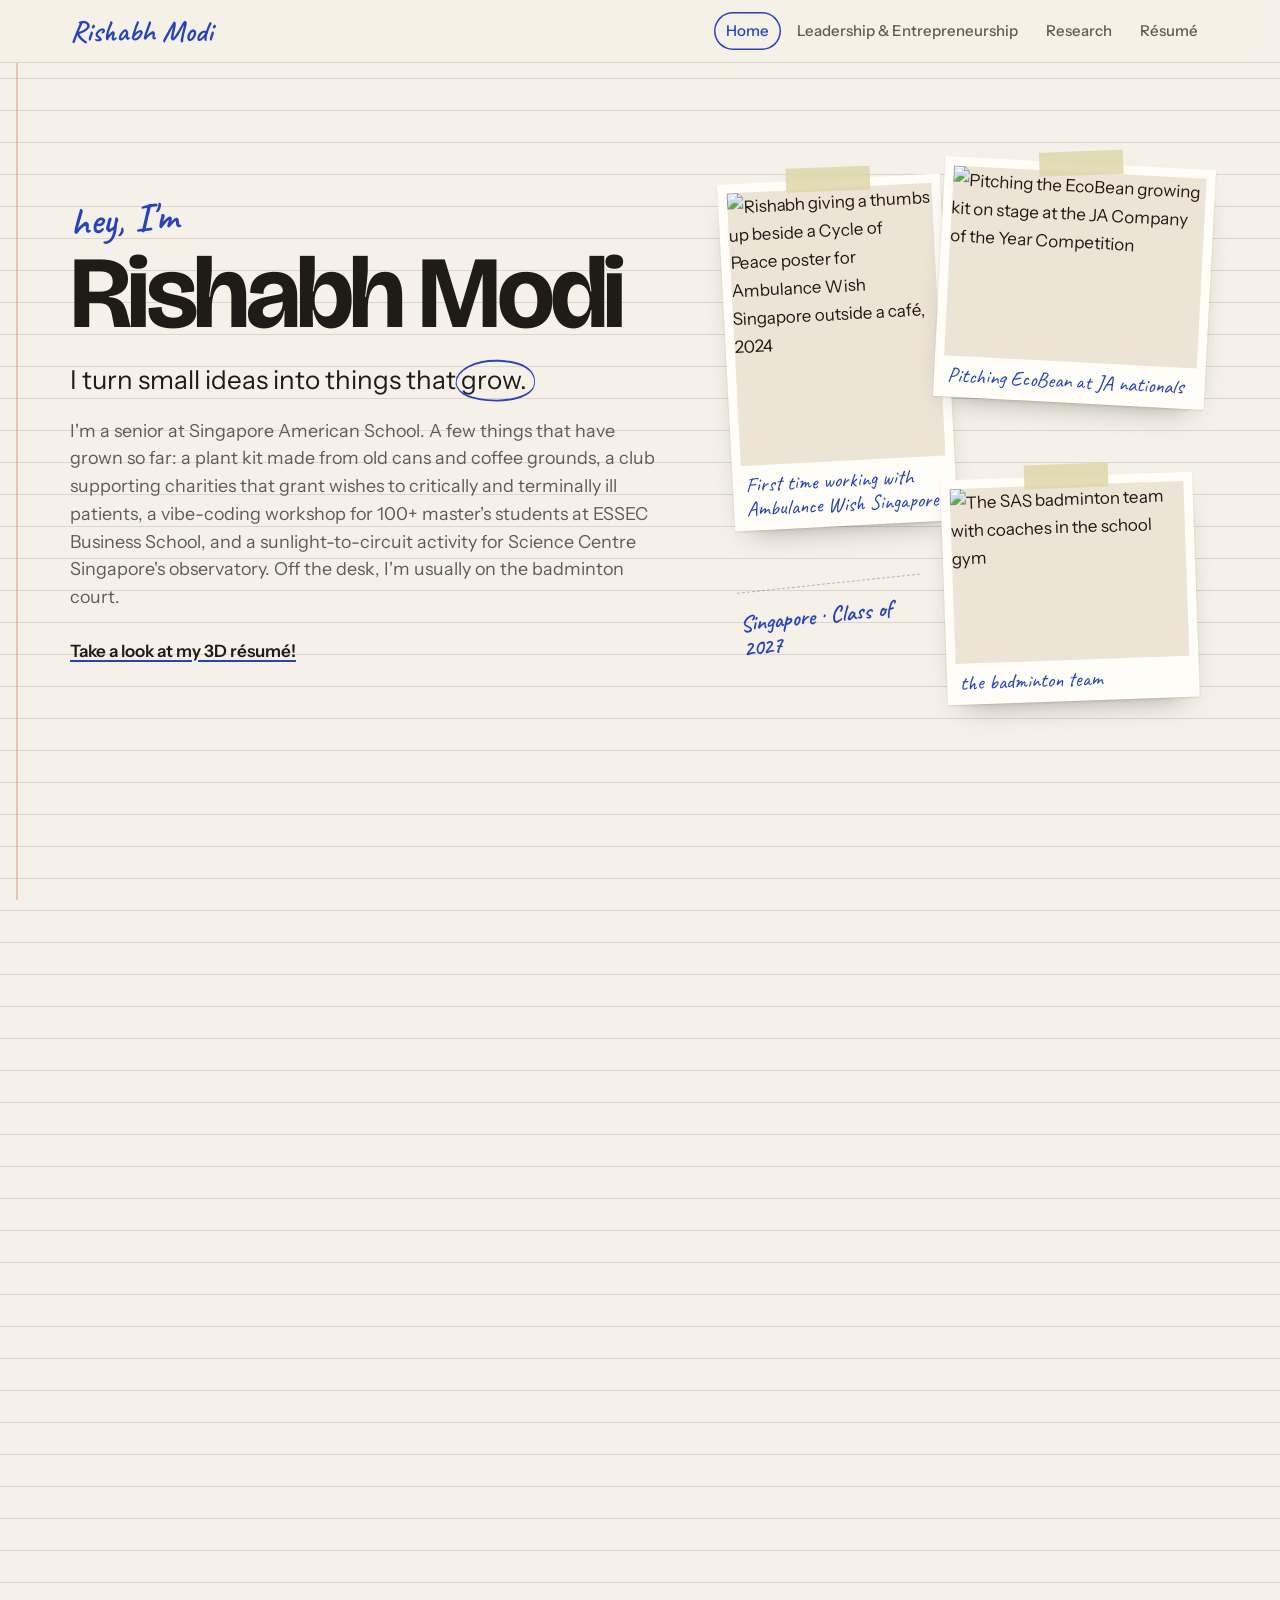
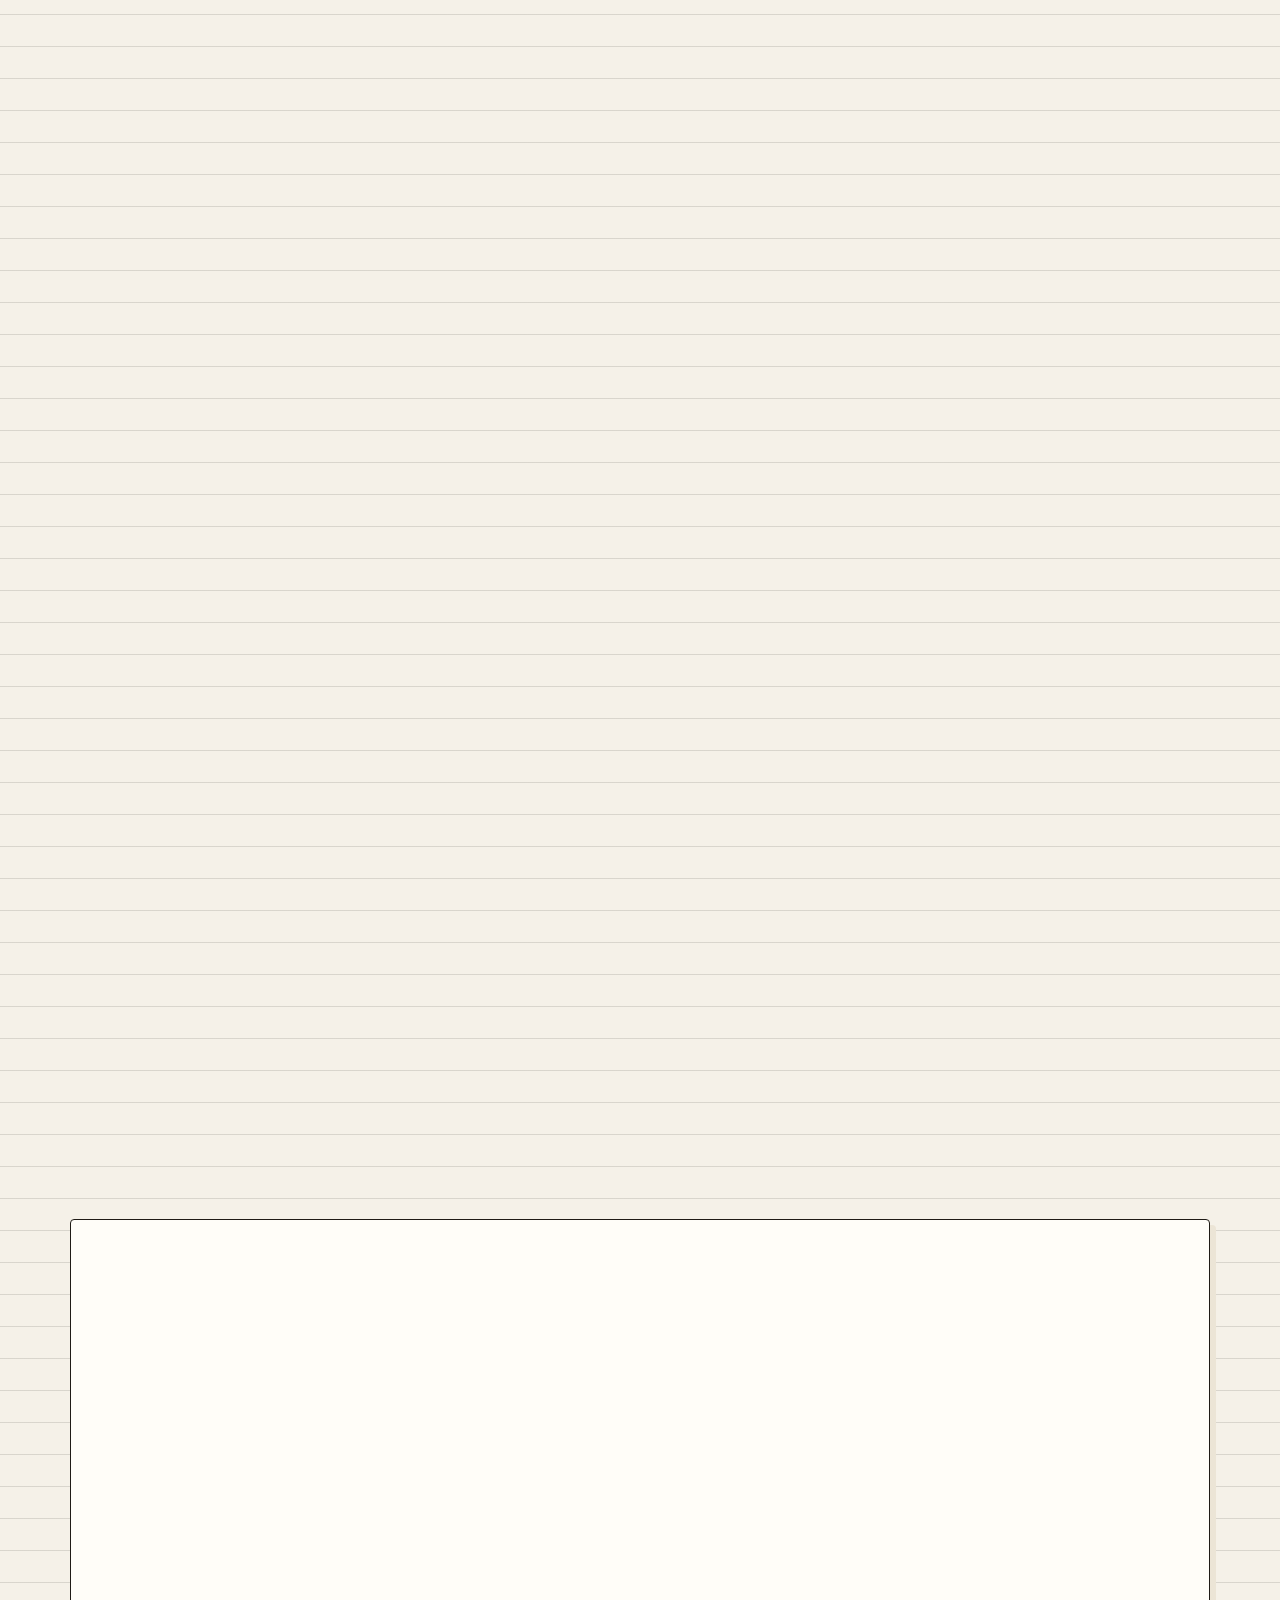
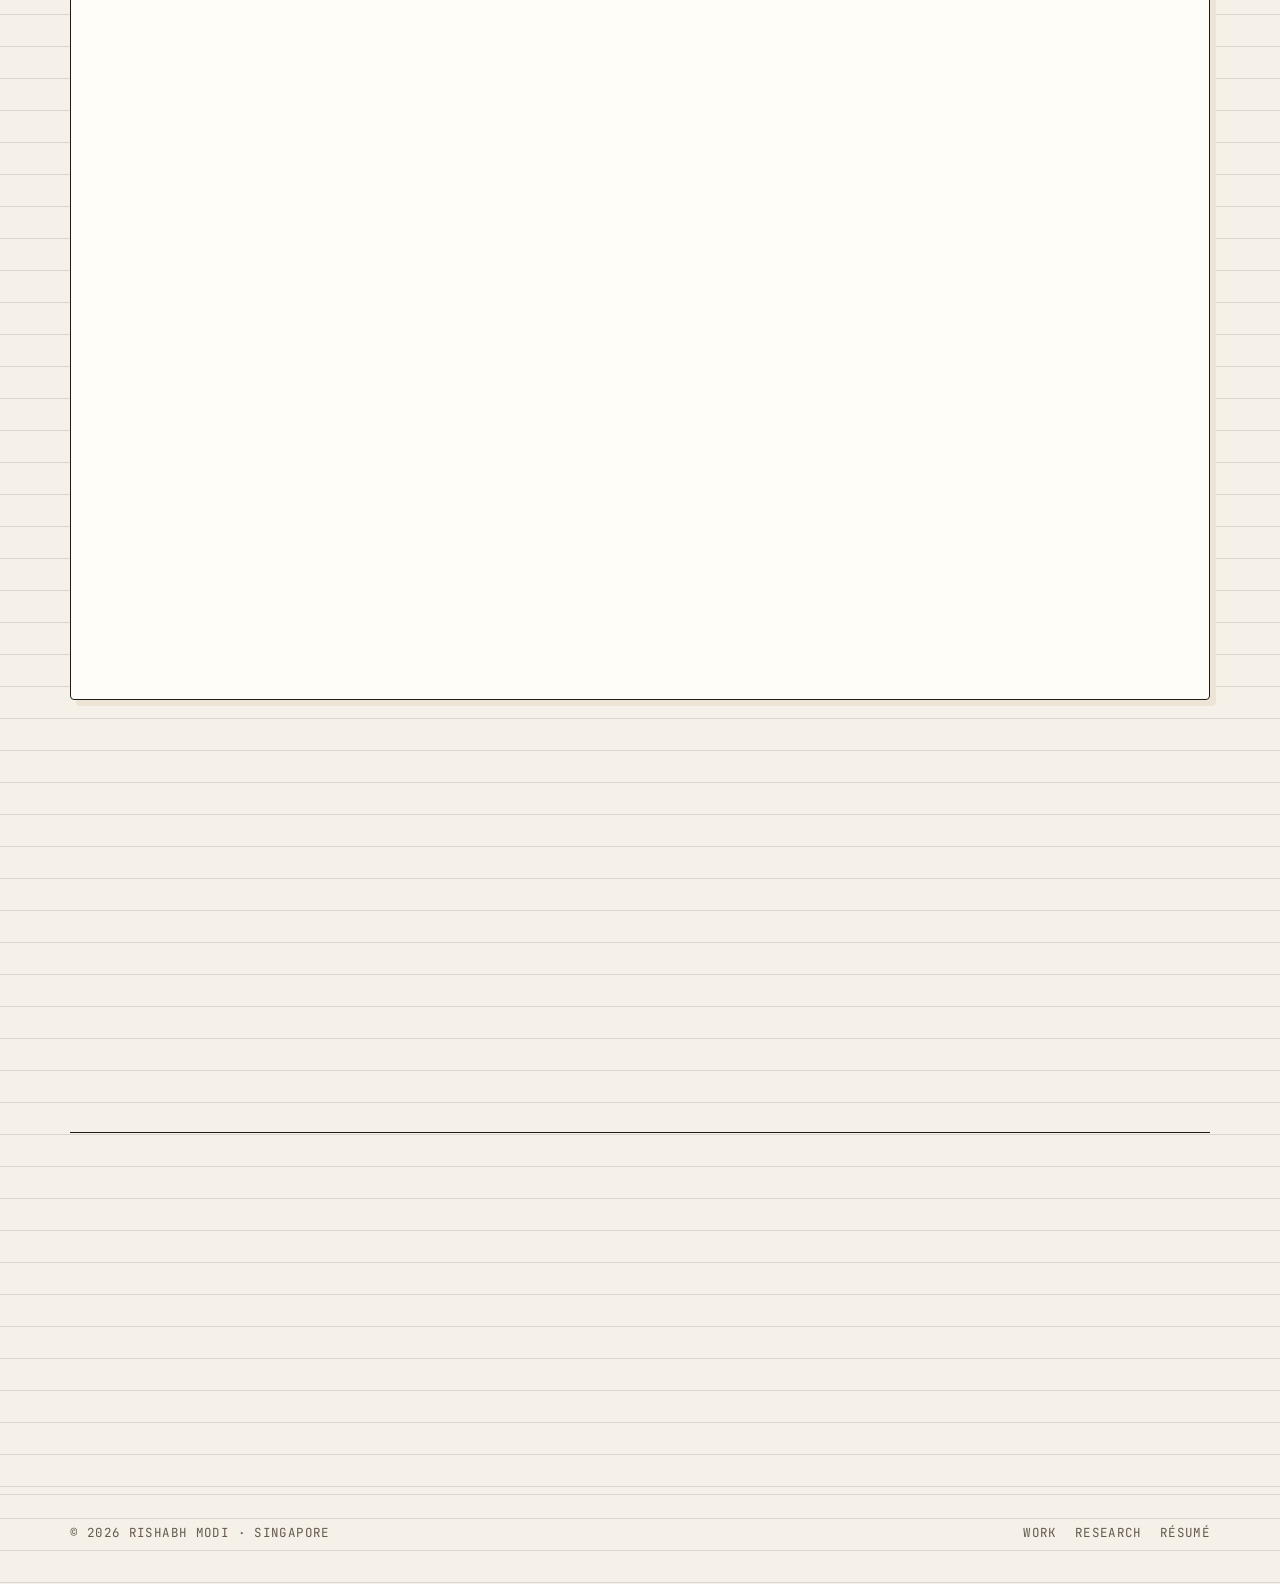
==== commit 54ba48f0: "Move Walt Disney quote back above the contact section Co-Authored-By: Claude Opus 5.5 <noreply@anthr" ====
--- a/index.html
+++ b/index.html
@@ -46,15 +46,6 @@
         <figure class="spec p2"><img src="images/photos/ecobean-pitch.webp" width="1920" height="1440" alt="Pitching the EcoBean growing kit on stage at the JA Company of the Year Competition"><figcaption>Pitching EcoBean at JA nationals</figcaption></figure>
         <figure class="spec p3"><img src="images/photos/badminton.jpg" width="1400" height="1050" alt="The SAS badminton team with coaches in the school gym"><figcaption>the badminton team</figcaption></figure>
       </div>
-    </div>
-  </section>
-
-  <section class="quote">
-    <div class="wrap">
-      <blockquote>
-        <p>“The way to get started is to quit talking and begin <em>doing.</em>”</p>
-        <cite class="hand">— Walt Disney, one of my favorite quotes</cite>
-      </blockquote>
     </div>
   </section>
 
@@ -126,6 +117,15 @@
     </div>
   </section>
 
+  <section class="quote">
+    <div class="wrap">
+      <blockquote class="rv">
+        <p>“The way to get started is to quit talking and begin <em>doing.</em>”</p>
+        <cite class="hand">— Walt Disney, one of my favorite quotes</cite>
+      </blockquote>
+    </div>
+  </section>
+
   <section class="contact">
     <div class="wrap">
       <div class="rv">
--- a/styles.css
+++ b/styles.css
@@ -208,10 +208,8 @@
 .band-grid .chem { grid-template-columns: 1fr; border-top: 0; display: grid; gap: 12px; }
 .band-grid .chem li, .band-grid .chem li + li { padding: 16px 18px; border: 1.5px dashed var(--rule2); border-radius: 6px; }
 
-/* favorite quote, right under the hero */
-.intro:not(.solo) { padding-top: clamp(32px, 4.5vw, 60px); padding-bottom: 10px; }
-.intro:not(.solo) .wrap { align-items: start; }
-.quote { padding: 8px 0 clamp(44px, 6vw, 72px); }
+/* favorite quote */
+.quote { padding: clamp(56px, 8vw, 96px) 0 0; }
 .quote blockquote { max-width: 860px; margin: 0 auto; text-align: center; }
 .quote p { font-family: var(--hd); font-weight: 700; font-size: clamp(28px, 3.8vw, 48px); line-height: 1.15; letter-spacing: -.025em; }
 .quote em { font-style: normal; background: linear-gradient(transparent 55%, var(--mark) 55%, var(--mark) 92%, transparent 92%); padding: 0 .08em; }
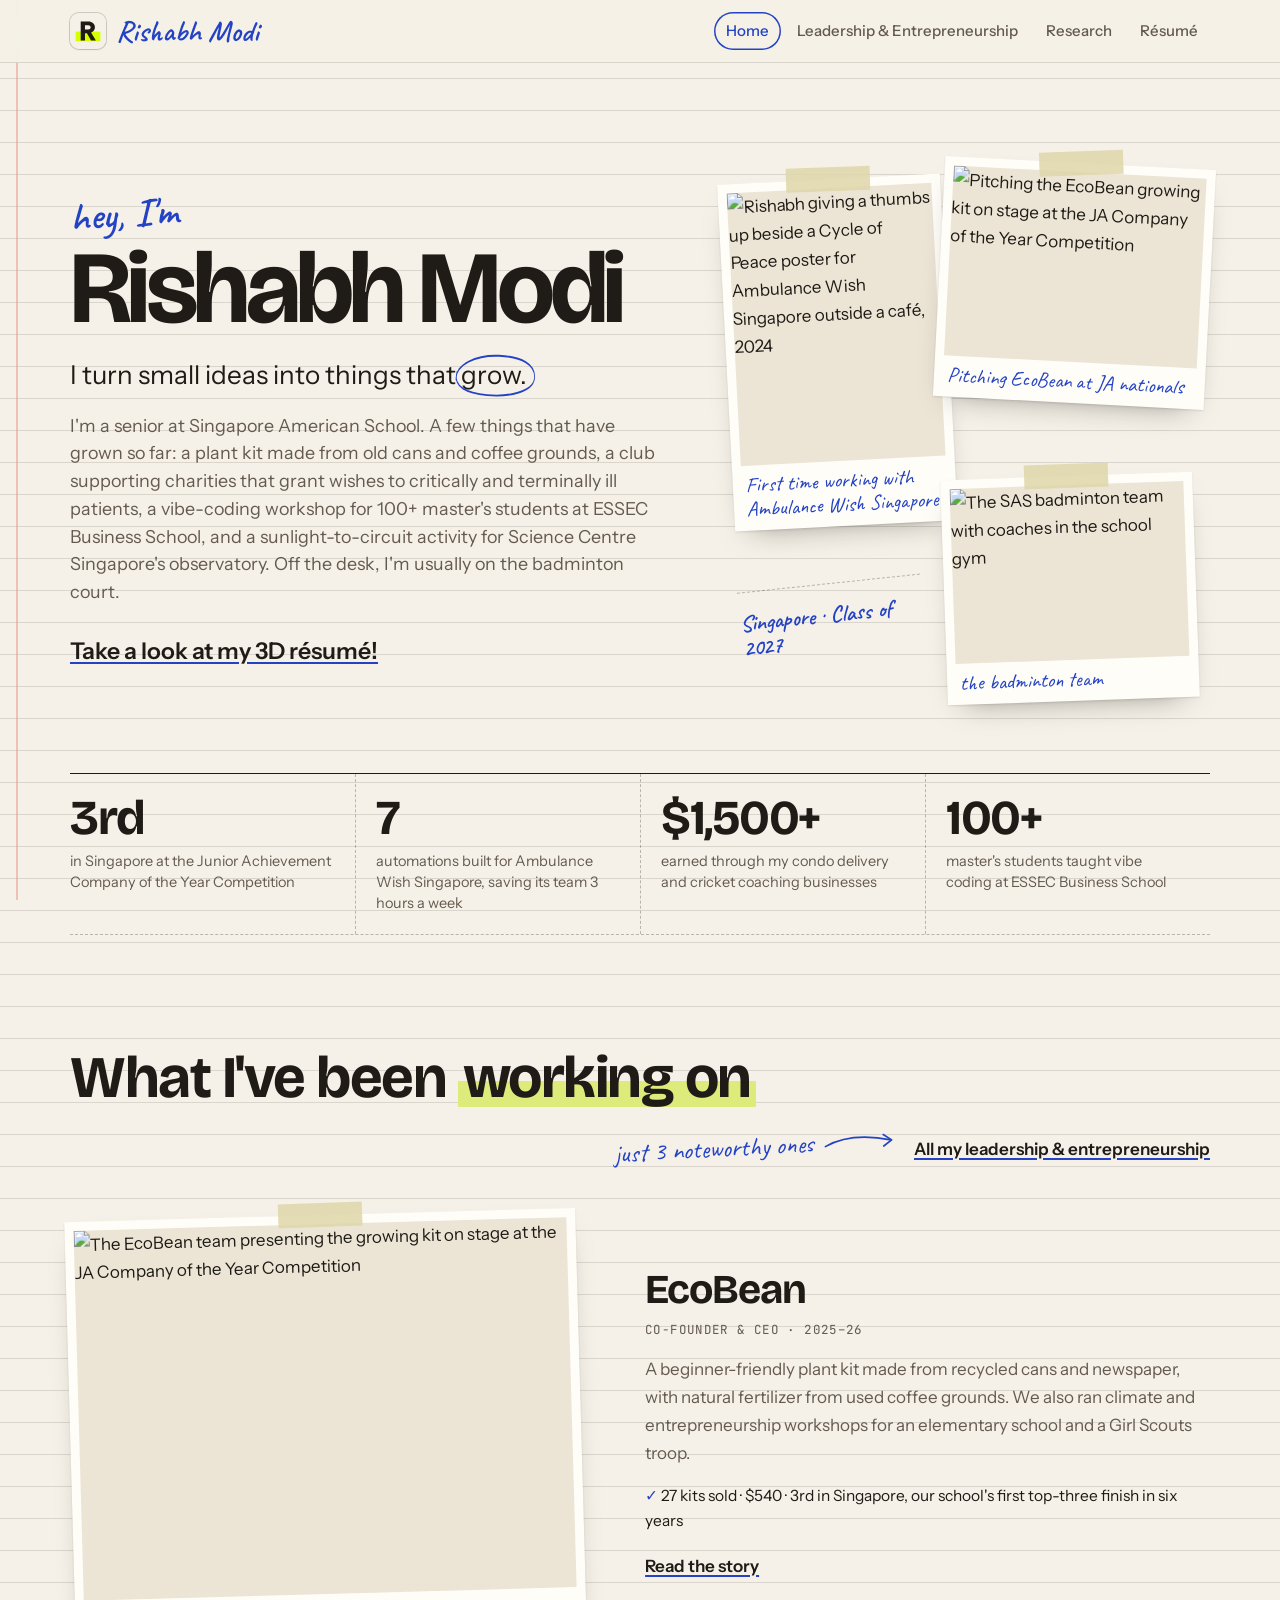
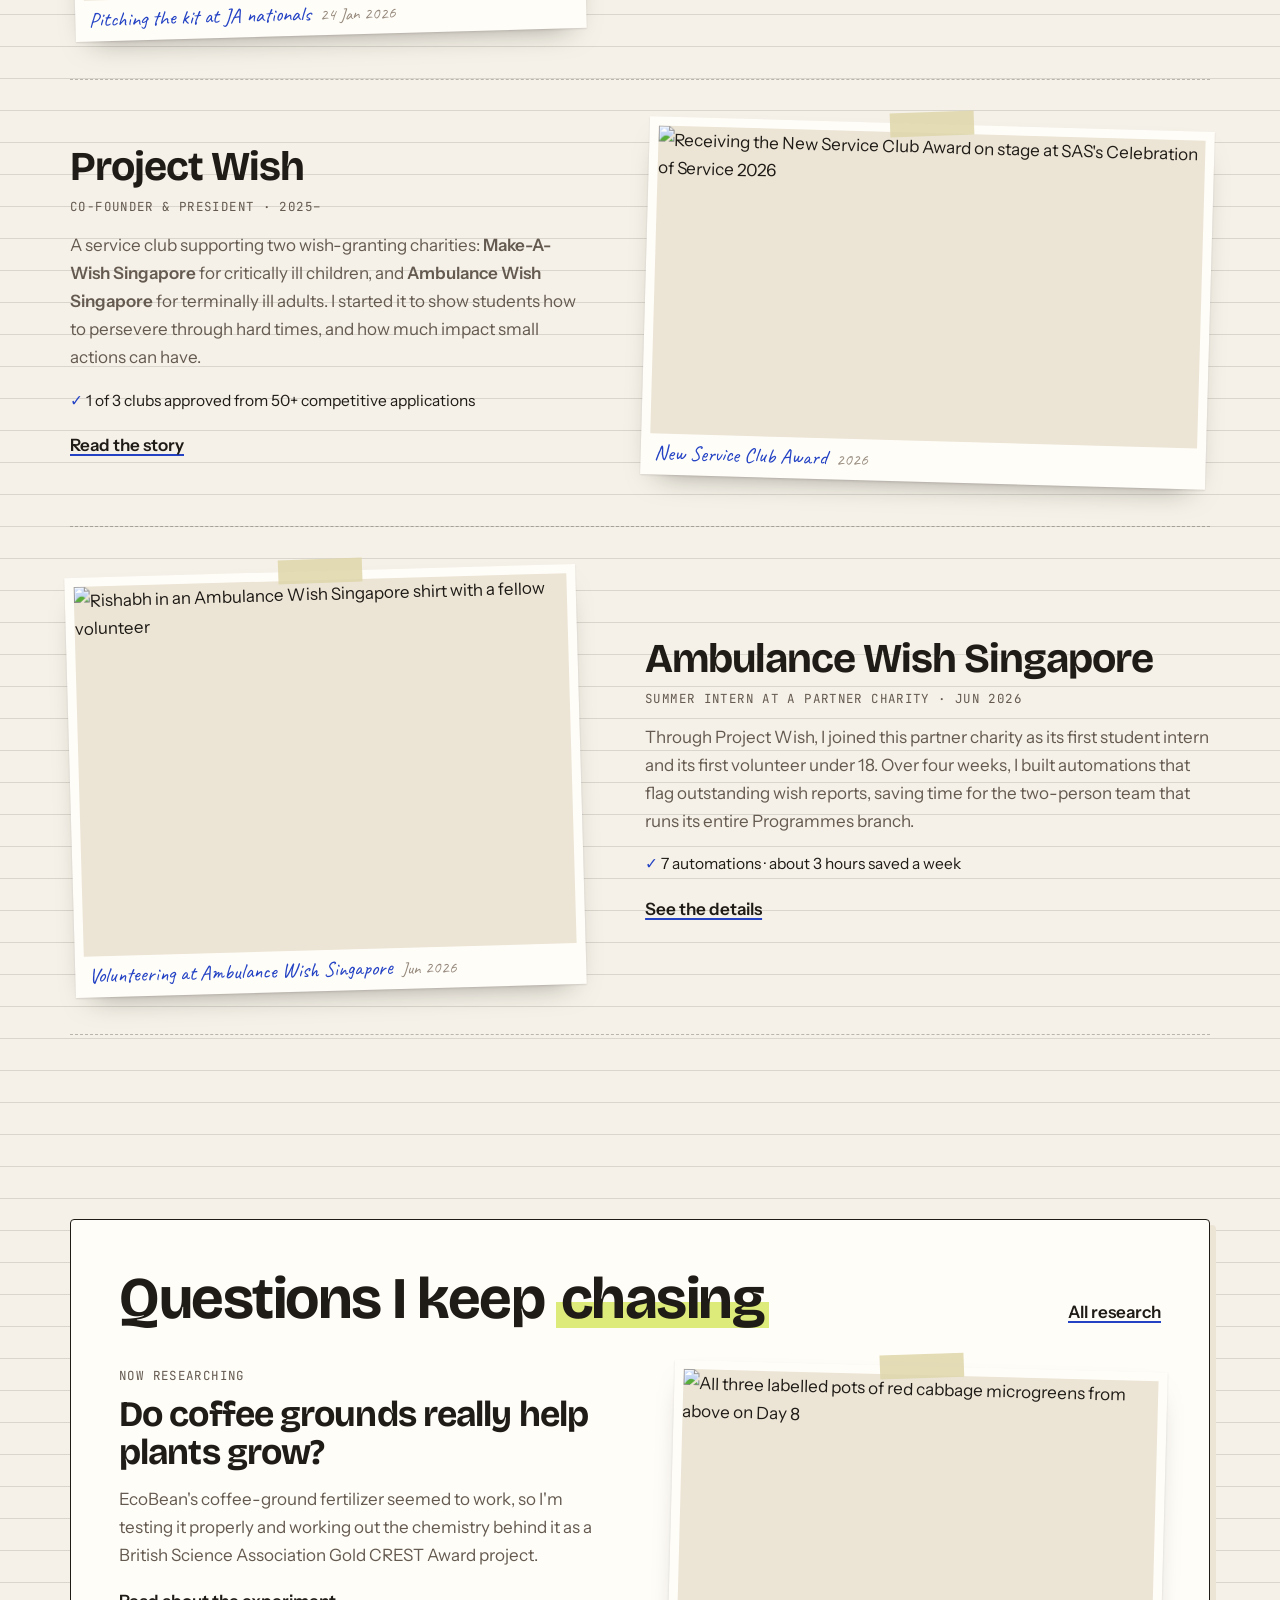
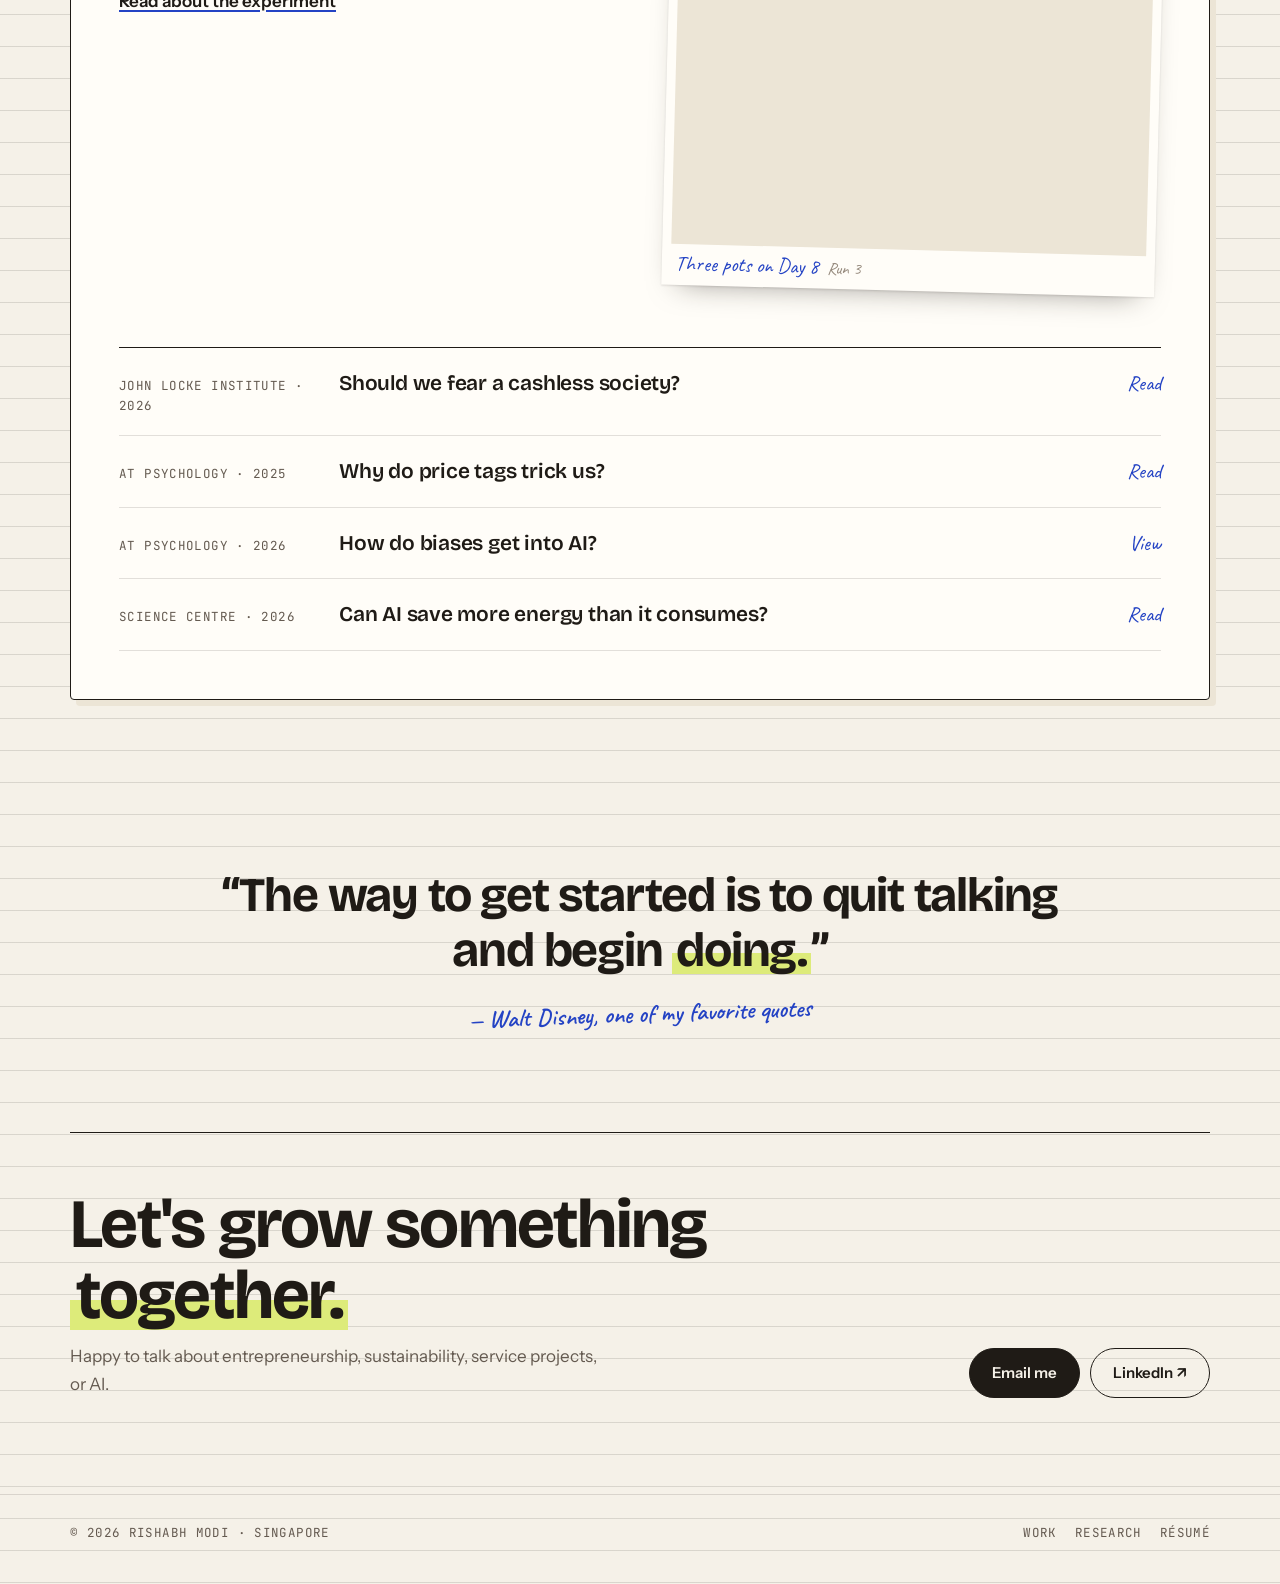
==== commit 27443e8b: "Header: R logo badge beside the name Co-Authored-By: Claude Opus 5.5 <noreply@anthropic.com>" ====
--- a/index.html
+++ b/index.html
@@ -17,7 +17,7 @@
 
 <header class="top">
   <div class="wrap">
-    <a class="name" href="index.html">Rishabh Modi</a>
+    <a class="name" href="index.html"><img src="favicon.svg" width="36" height="36" alt="">Rishabh Modi</a>
     <nav aria-label="Main">
       <a href="index.html" class="on">Home</a>
       <a href="work.html"><span class="nav-full">Leadership &amp; Entrepreneurship</span><span class="nav-short">Leadership</span></a>
--- a/styles.css
+++ b/styles.css
@@ -43,7 +43,8 @@
 /* header */
 .top { position: sticky; top: 0; z-index: 40; background: rgba(245,241,232,.92); backdrop-filter: blur(10px); -webkit-backdrop-filter: blur(10px); border-bottom: 1px solid var(--rule); }
 .top .wrap { display: flex; align-items: center; gap: 18px; height: 62px; }
-.top .name { font-family: var(--hand); font-size: 30px; font-weight: 600; color: var(--pen); text-decoration: none; white-space: nowrap; line-height: 1; }
+.top .name { font-family: var(--hand); font-size: 30px; font-weight: 600; color: var(--pen); text-decoration: none; white-space: nowrap; line-height: 1; display: inline-flex; align-items: center; gap: 10px; }
+.top .name img { width: 36px; height: 36px; flex: none; border-radius: 9px; box-shadow: 0 0 0 1px rgba(31,27,22,.18), 0 1px 2px rgba(31,27,22,.08); }
 .top nav { margin-left: auto; display: flex; gap: 4px; }
 .top nav a { padding: 7px 12px; border-radius: 999px; font-size: 15px; font-weight: 500; text-decoration: none; color: var(--mut); white-space: nowrap; transition: color .2s, background .2s; }
 .top nav a:hover { color: var(--ink); background: var(--paper2); }
@@ -62,6 +63,7 @@
 .intro .lede { margin-top: 18px; max-width: 58ch; color: var(--mut); font-size: clamp(17px, 1.4vw, 19px); }
 .intro h1 + .lede { margin-top: 32px; }
 .intro .links { display: flex; flex-wrap: wrap; gap: 12px 26px; margin-top: 26px; }
+.intro:not(.solo) .links .lnk { font-size: clamp(20px, 1.8vw, 24px); text-decoration-thickness: 2px; }
 .circled { position: relative; white-space: nowrap; }
 .circled svg { position: absolute; left: -10px; top: -8px; width: calc(100% + 20px); height: calc(100% + 16px); overflow: visible; pointer-events: none; }
 .circled path { fill: none; stroke: var(--pen); stroke-width: 2; stroke-linecap: round; stroke-dasharray: 600; stroke-dashoffset: 600; animation: draw 1.4s .5s var(--ease) forwards; }
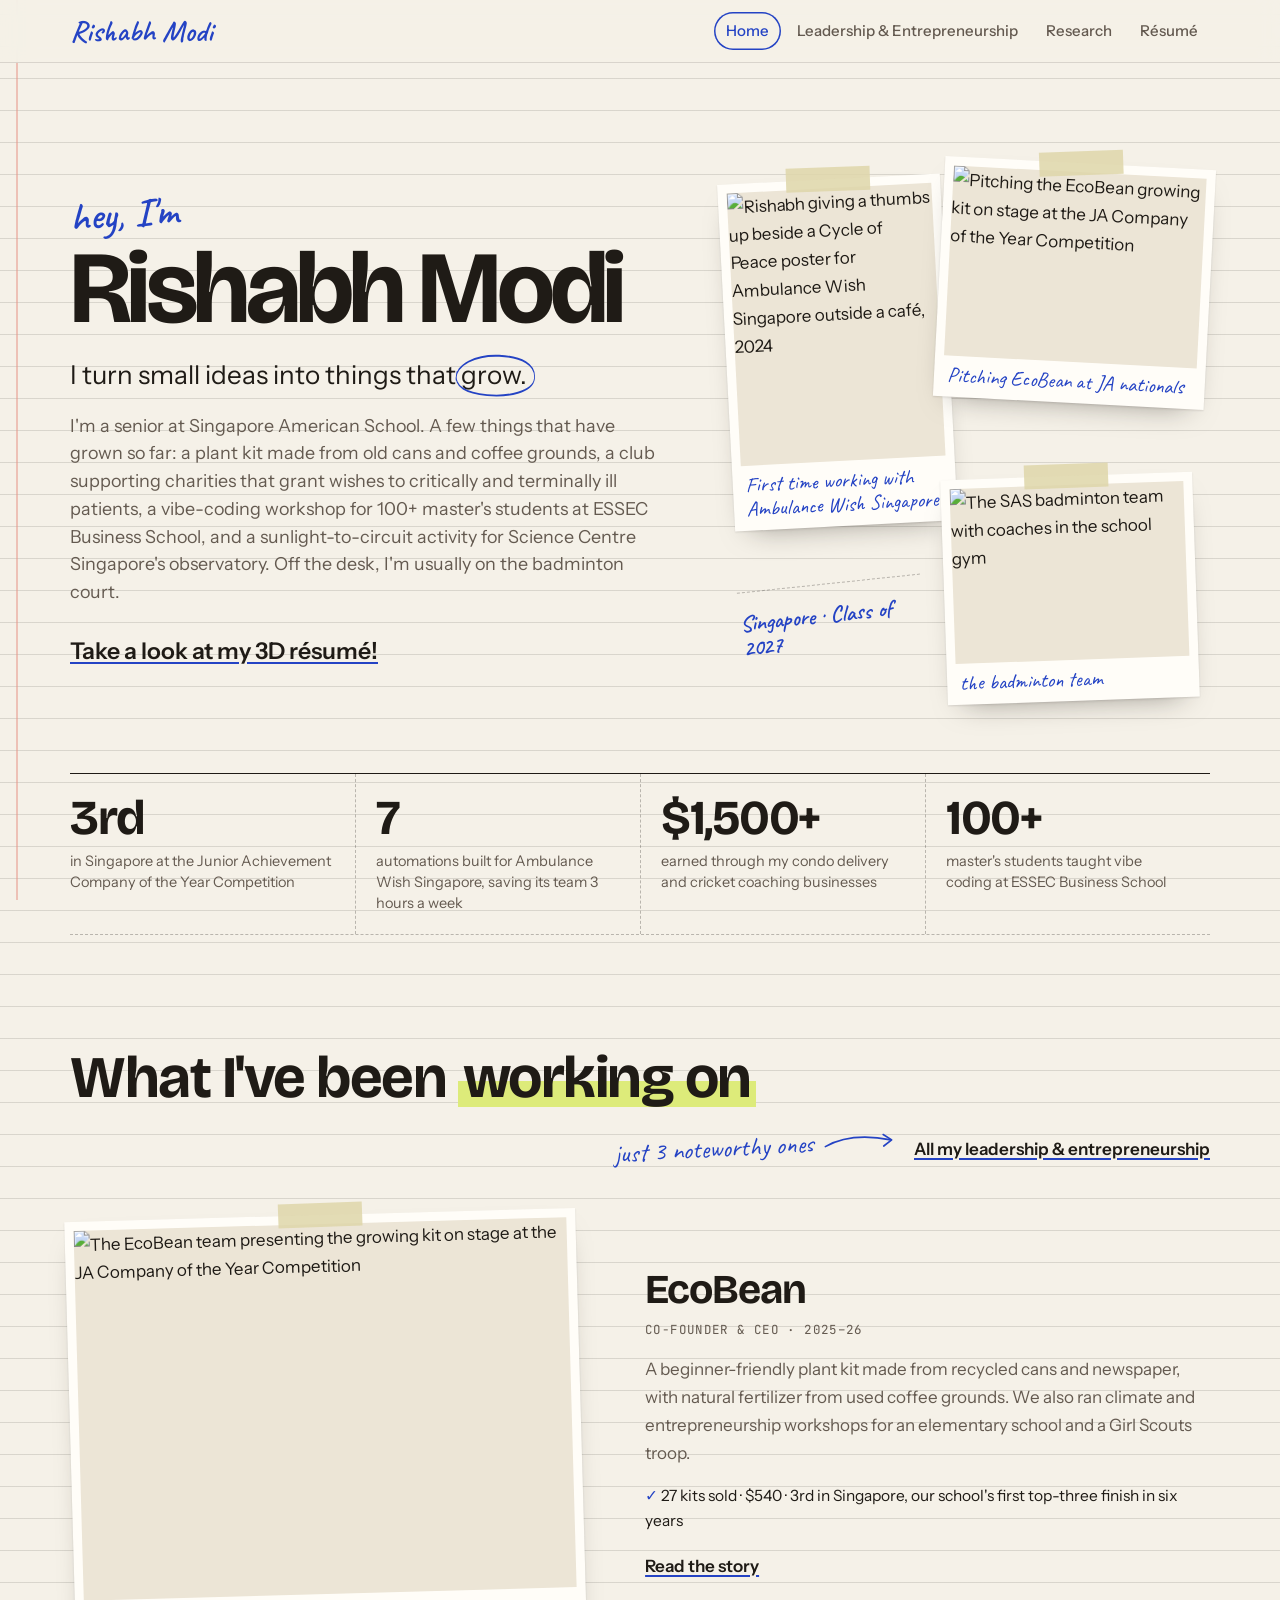
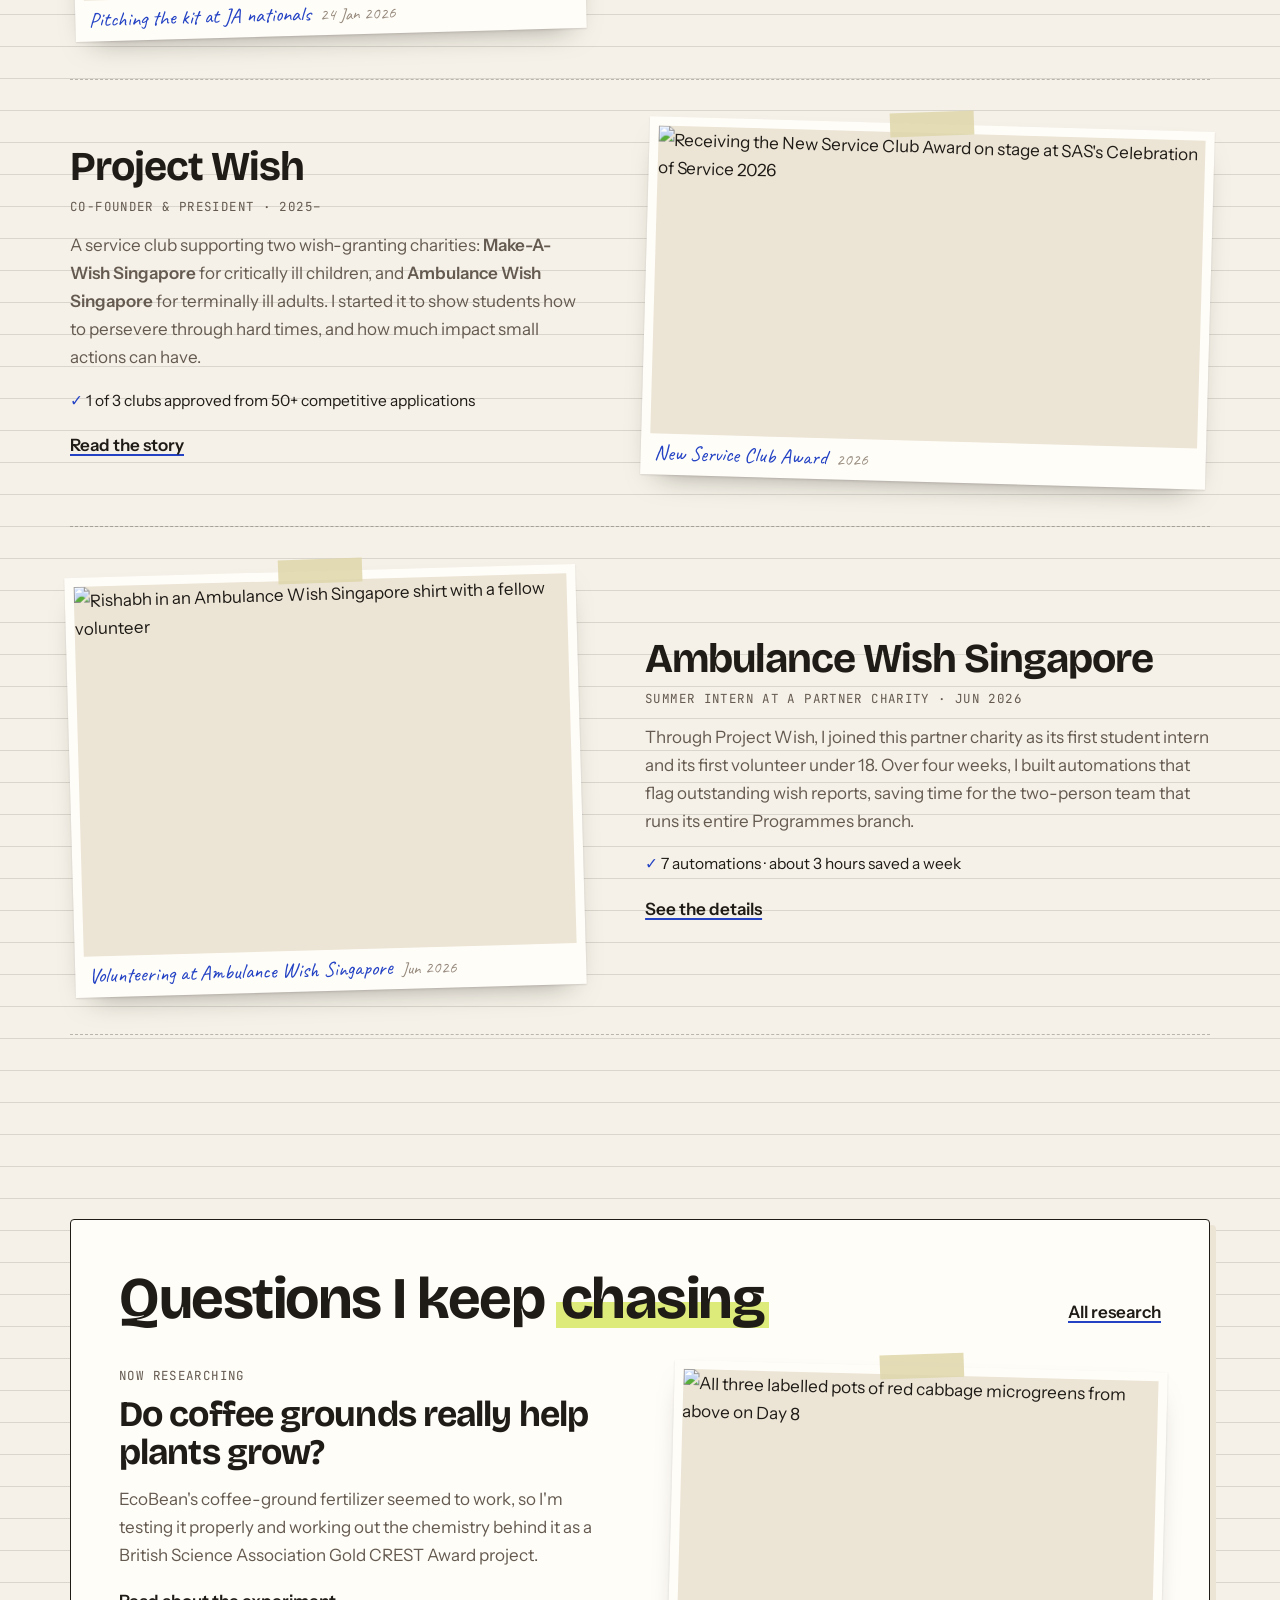
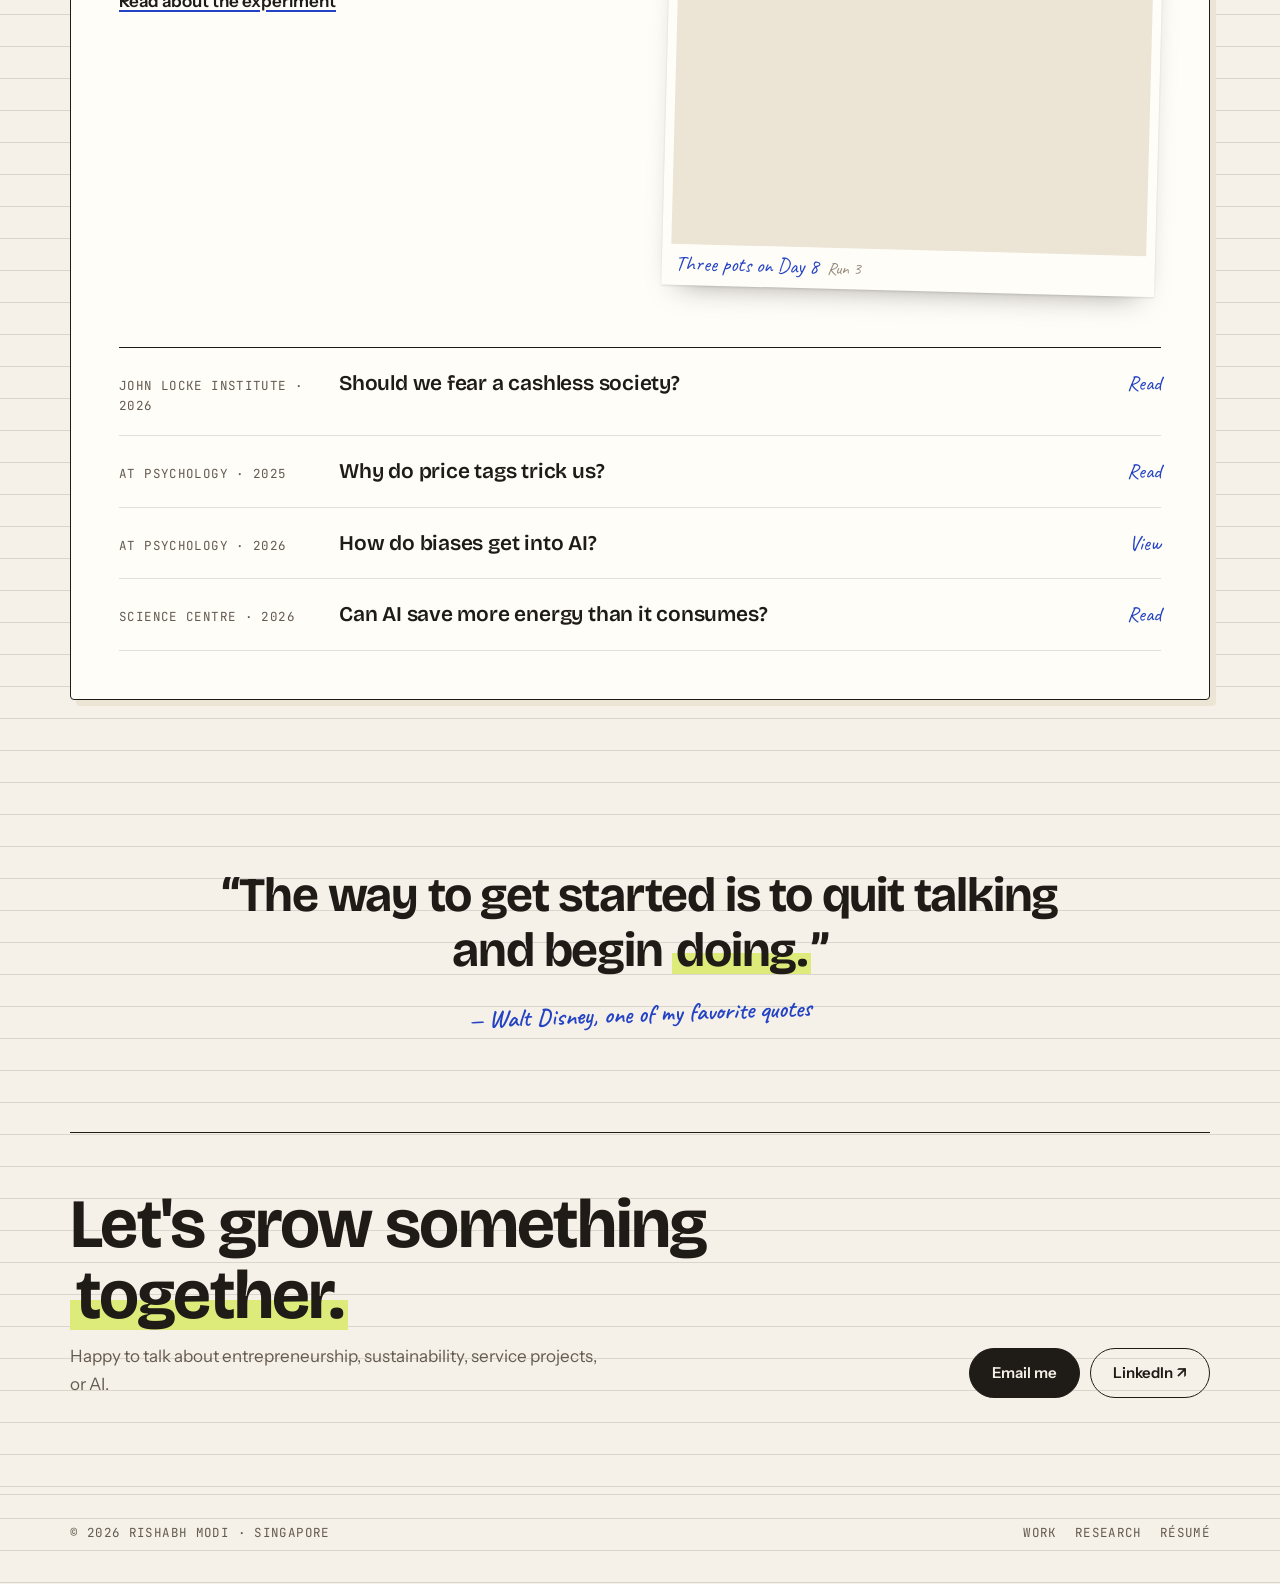
==== commit a8163445: "Header: remove R logo beside the name Co-Authored-By: Claude Opus 5.5 <noreply@anthropic.com>" ====
--- a/index.html
+++ b/index.html
@@ -17,7 +17,7 @@
 
 <header class="top">
   <div class="wrap">
-    <a class="name" href="index.html"><img src="favicon.svg" width="36" height="36" alt="">Rishabh Modi</a>
+    <a class="name" href="index.html">Rishabh Modi</a>
     <nav aria-label="Main">
       <a href="index.html" class="on">Home</a>
       <a href="work.html"><span class="nav-full">Leadership &amp; Entrepreneurship</span><span class="nav-short">Leadership</span></a>
--- a/styles.css
+++ b/styles.css
@@ -43,8 +43,7 @@
 /* header */
 .top { position: sticky; top: 0; z-index: 40; background: rgba(245,241,232,.92); backdrop-filter: blur(10px); -webkit-backdrop-filter: blur(10px); border-bottom: 1px solid var(--rule); }
 .top .wrap { display: flex; align-items: center; gap: 18px; height: 62px; }
-.top .name { font-family: var(--hand); font-size: 30px; font-weight: 600; color: var(--pen); text-decoration: none; white-space: nowrap; line-height: 1; display: inline-flex; align-items: center; gap: 10px; }
-.top .name img { width: 36px; height: 36px; flex: none; border-radius: 9px; box-shadow: 0 0 0 1px rgba(31,27,22,.18), 0 1px 2px rgba(31,27,22,.08); }
+.top .name { font-family: var(--hand); font-size: 30px; font-weight: 600; color: var(--pen); text-decoration: none; white-space: nowrap; line-height: 1; }
 .top nav { margin-left: auto; display: flex; gap: 4px; }
 .top nav a { padding: 7px 12px; border-radius: 999px; font-size: 15px; font-weight: 500; text-decoration: none; color: var(--mut); white-space: nowrap; transition: color .2s, background .2s; }
 .top nav a:hover { color: var(--ink); background: var(--paper2); }
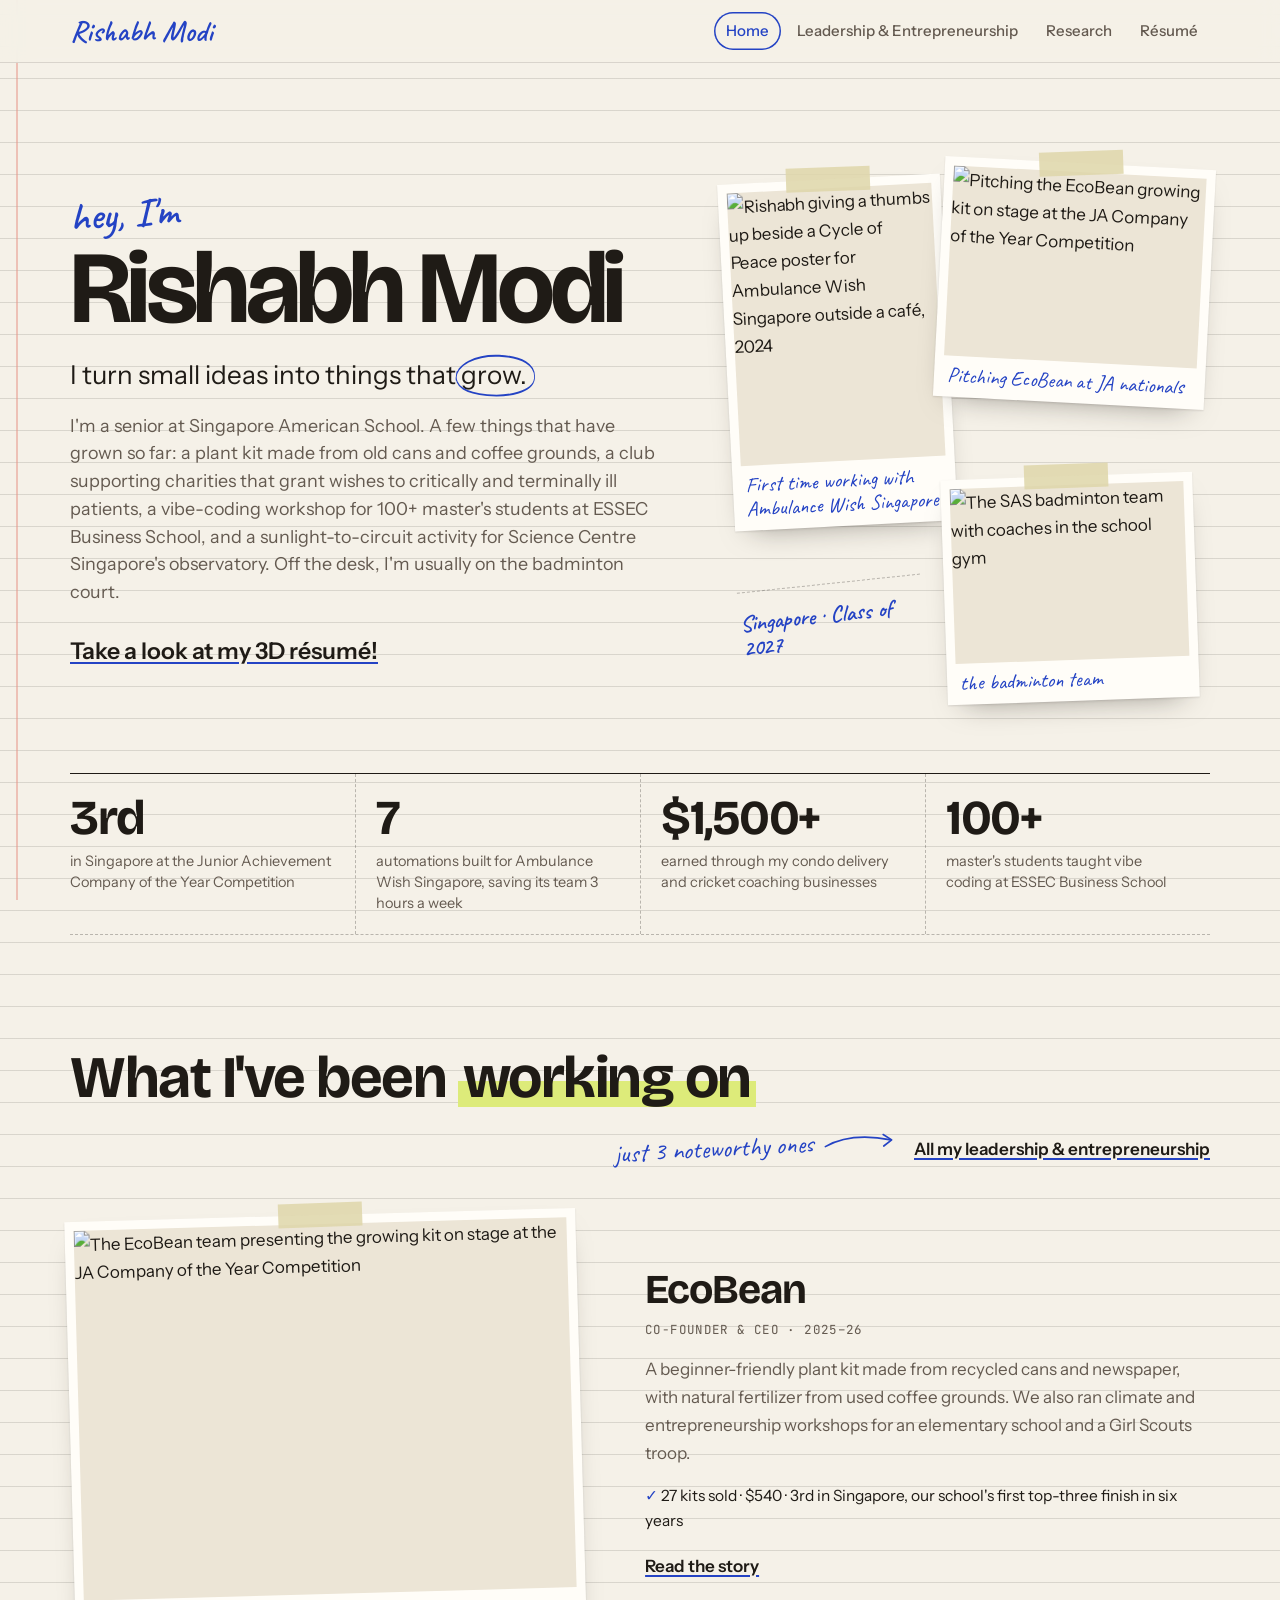
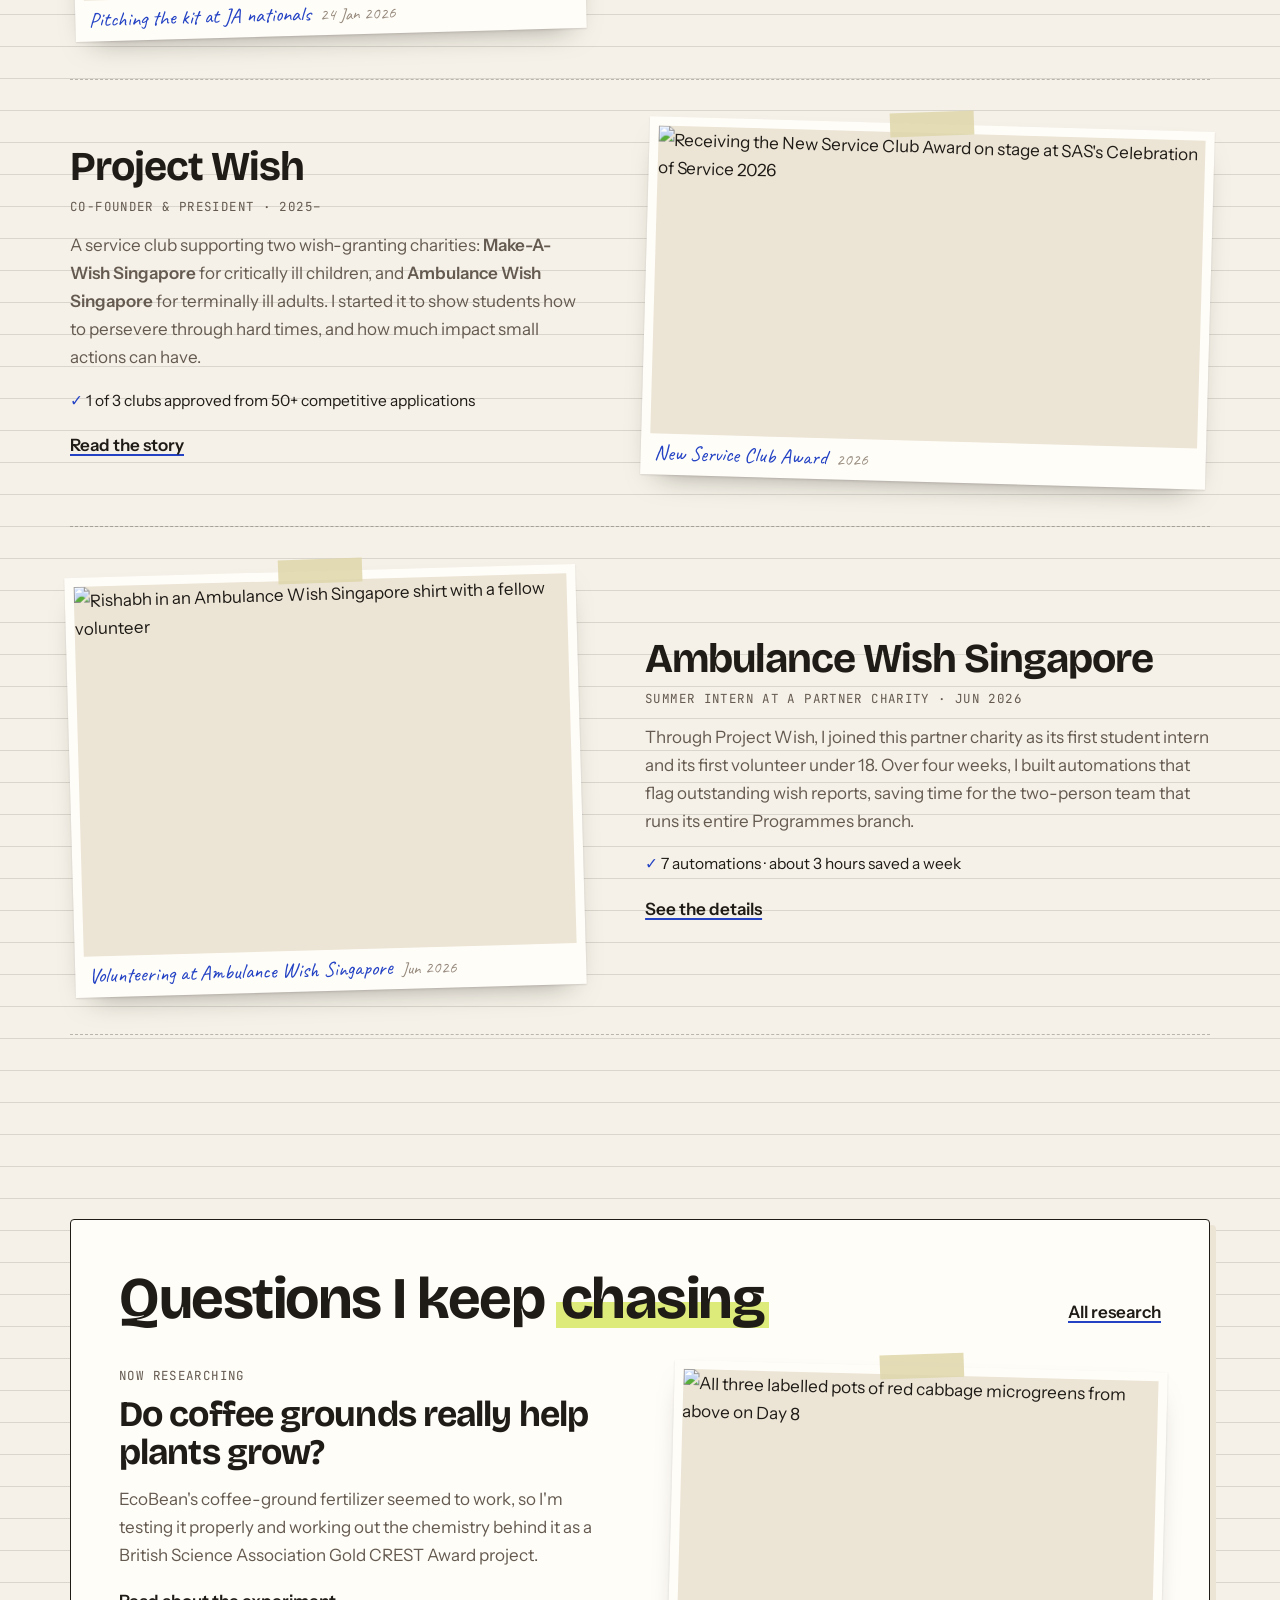
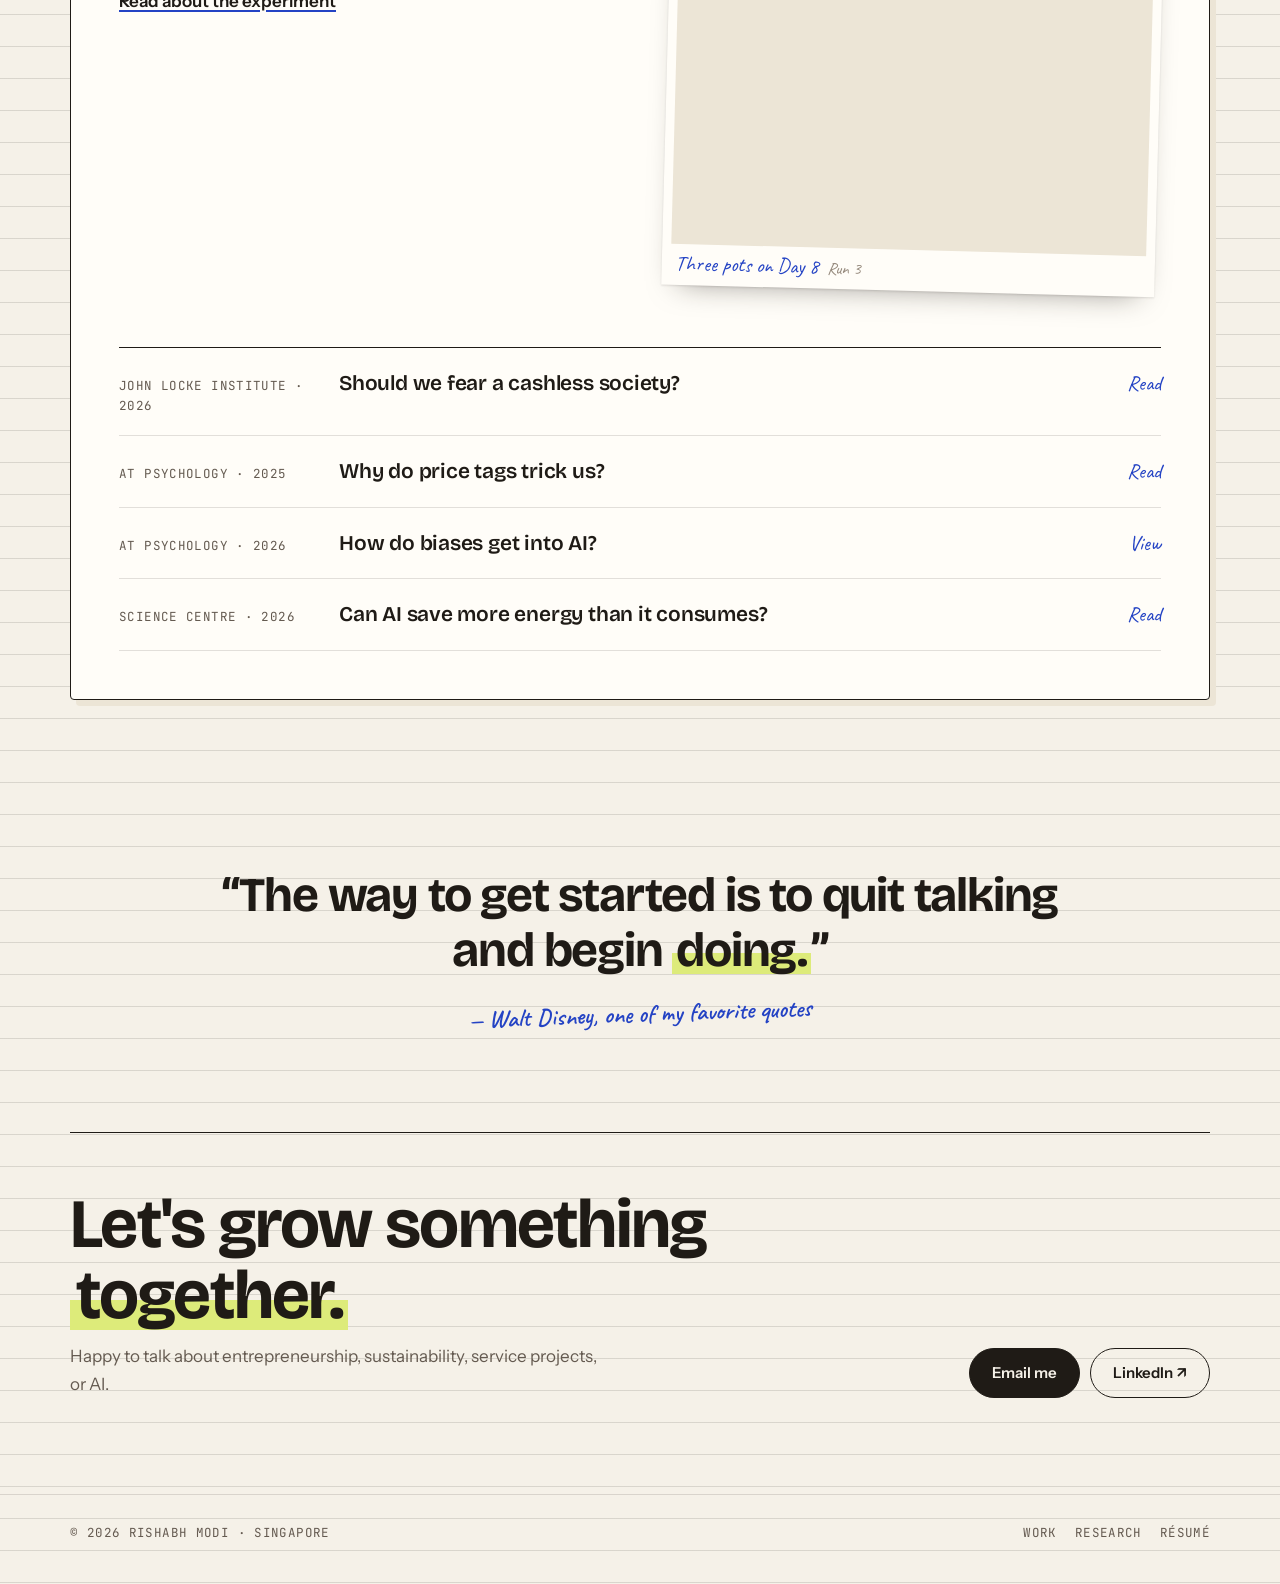
==== commit 08df8283: "Stop Chrome offering to translate the site Co-Authored-By: Claude Opus 5.5 <noreply@anthropic.com>" ====
--- a/index.html
+++ b/index.html
@@ -2,6 +2,7 @@
 <html lang="en">
 <head>
 <meta charset="utf-8">
+<meta name="google" content="notranslate">
 <title>Rishabh Modi</title>
 <meta name="viewport" content="width=device-width, initial-scale=1">
 <meta name="description" content="Rishabh Modi, a senior at Singapore American School. EcoBean, Project Wish, Ambulance Wish Singapore, and research on coffee-ground fertilizer.">
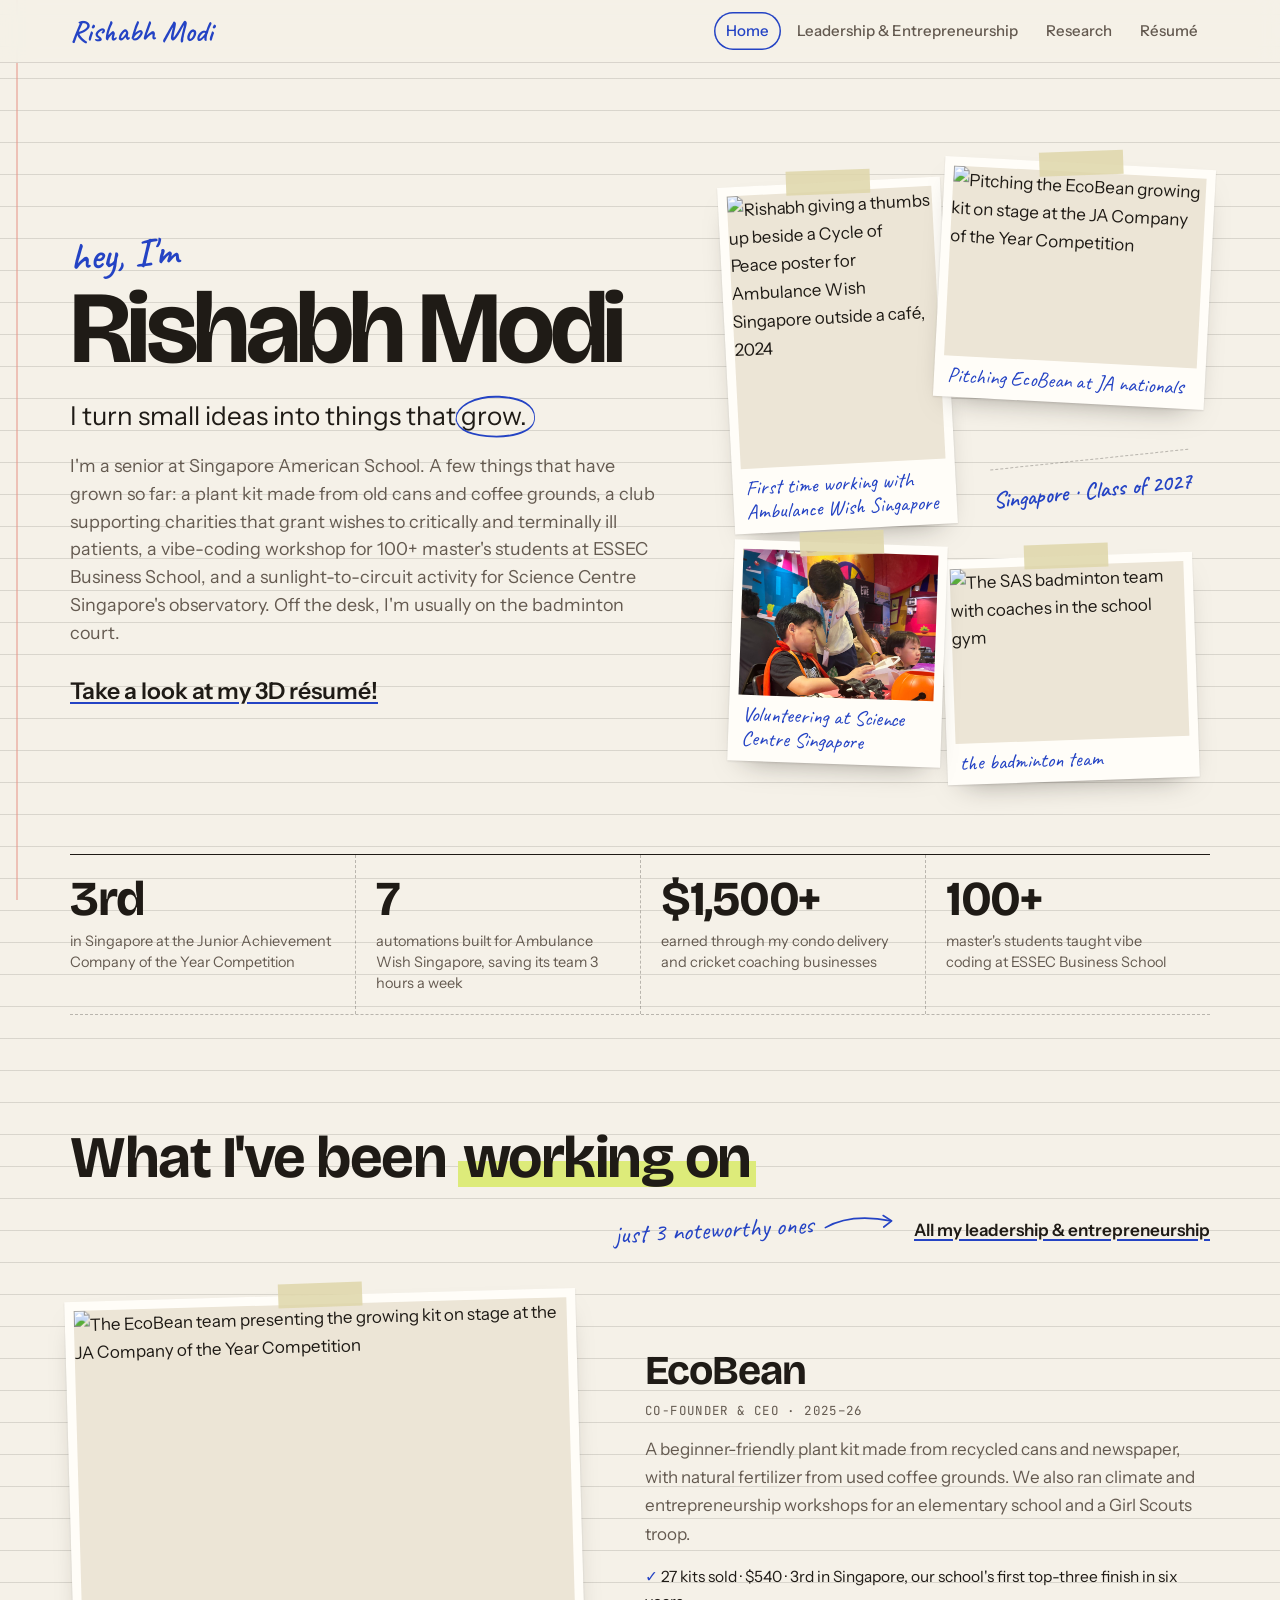
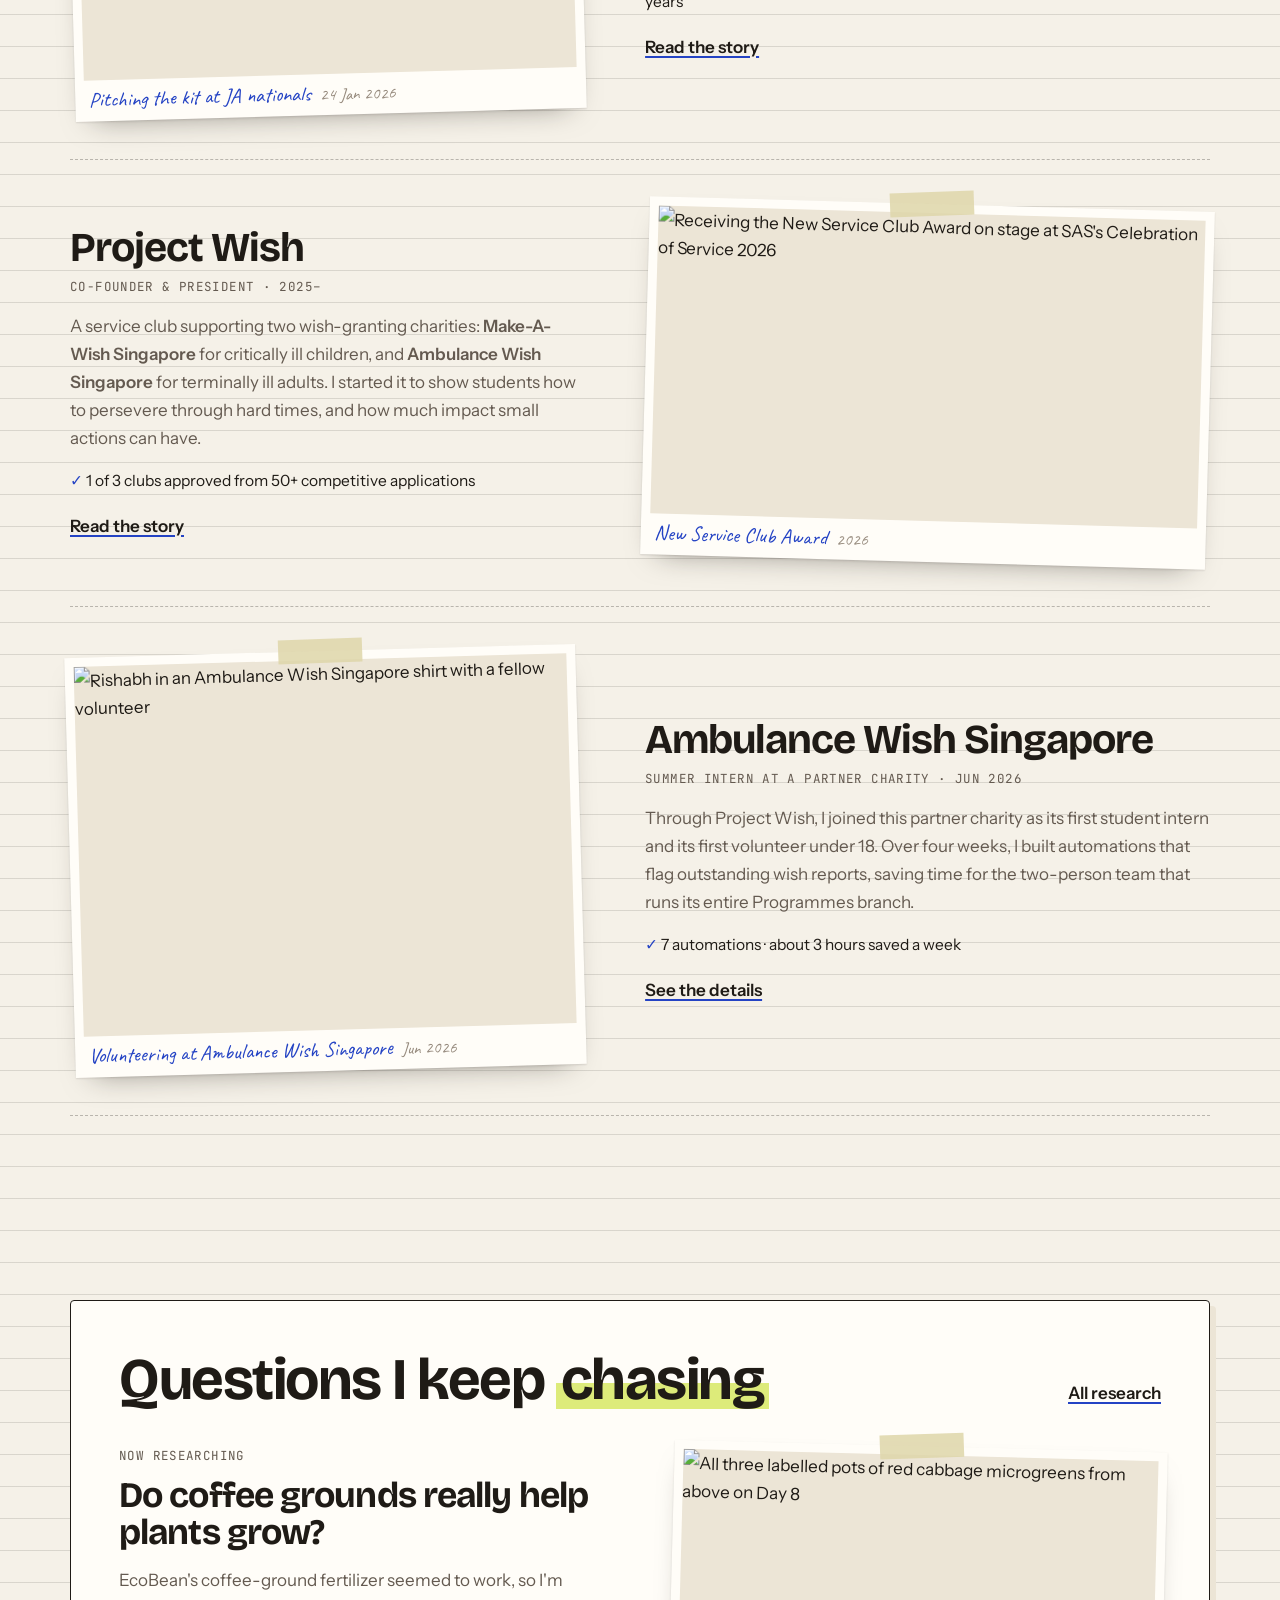
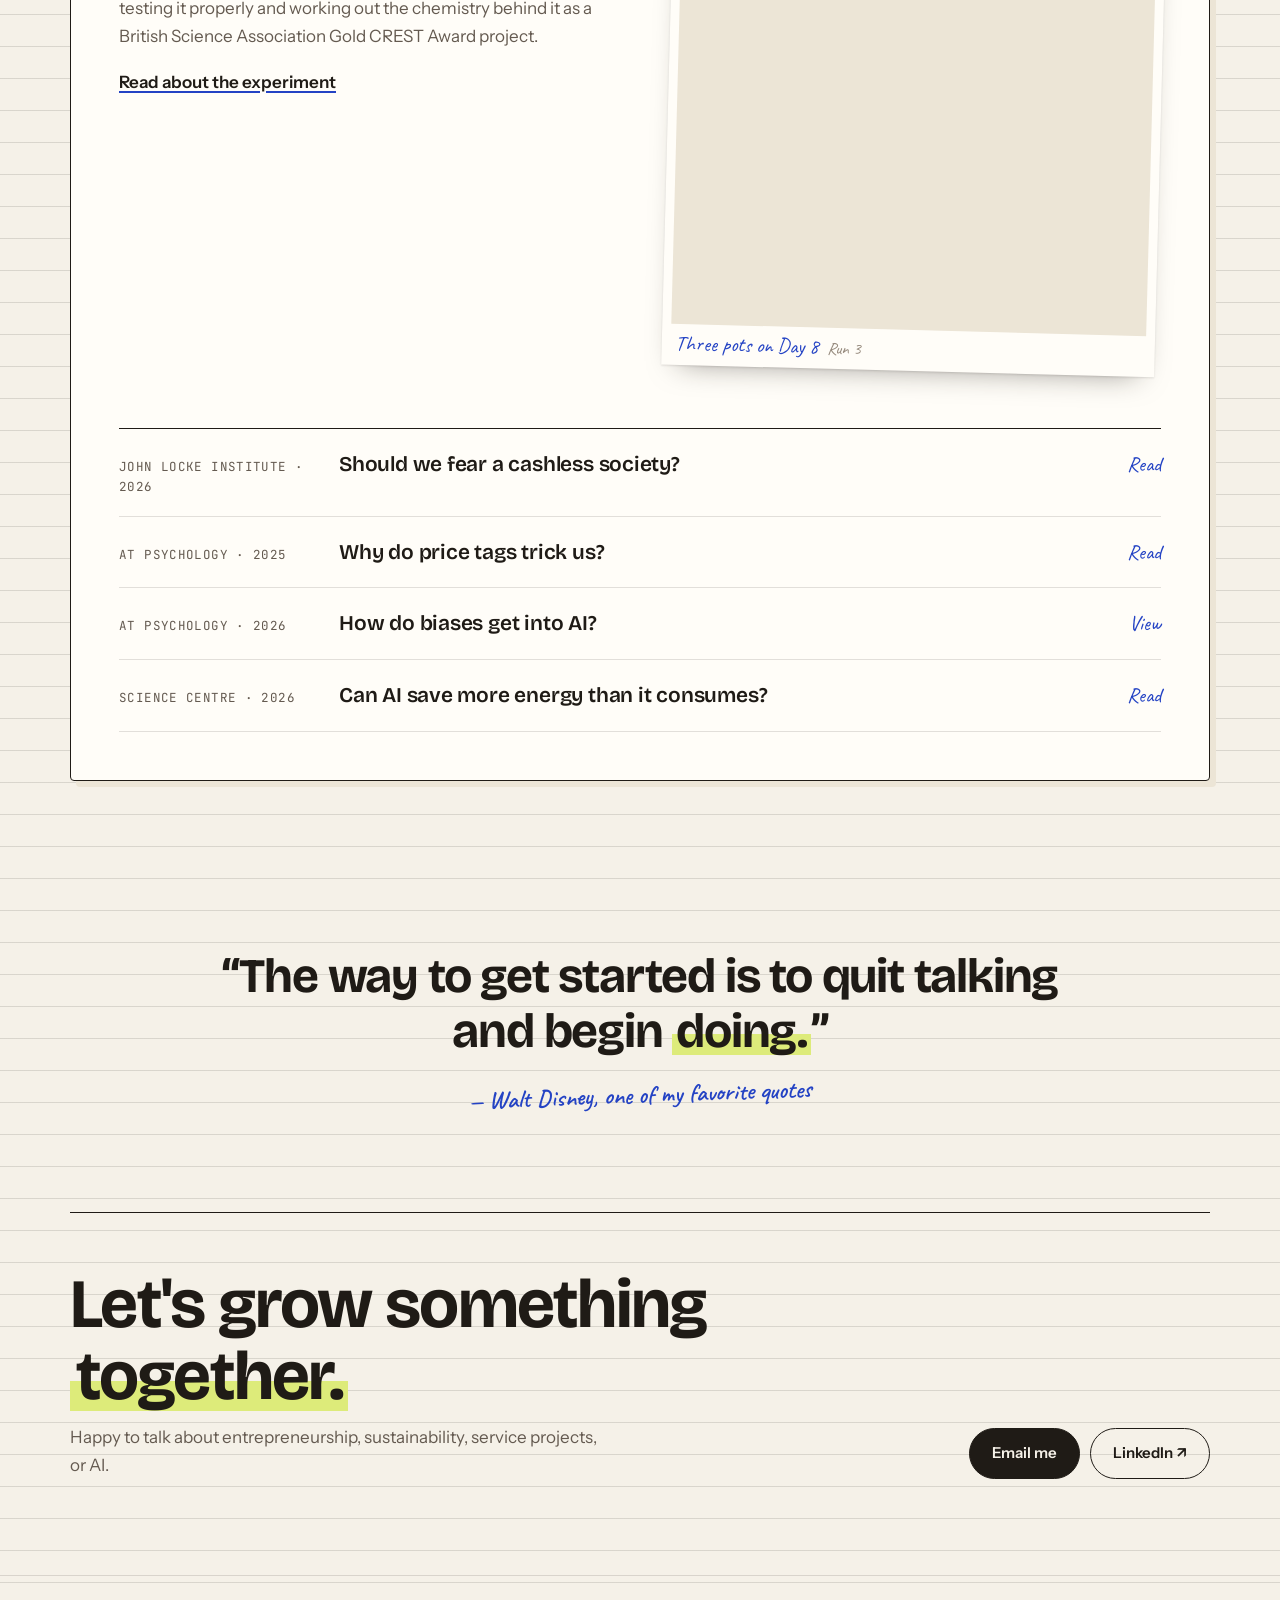
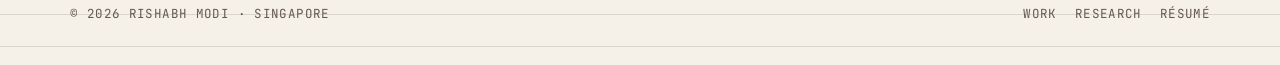
==== commit 78365379: "Home: Science Centre photo in the hero pile; Leadership back to 8 Co-Authored-By: Claude Opus 5.5 <n" ====
--- a/index.html
+++ b/index.html
@@ -3,9 +3,23 @@
 <head>
 <meta charset="utf-8">
 <meta name="google" content="notranslate">
-<title>Rishabh Modi</title>
+<title>Rishabh Modi | Singapore American School</title>
 <meta name="viewport" content="width=device-width, initial-scale=1">
 <meta name="description" content="Rishabh Modi, a senior at Singapore American School. EcoBean, Project Wish, Ambulance Wish Singapore, and research on coffee-ground fertilizer.">
+<link rel="canonical" href="https://rishabhmodi.com/">
+<meta property="og:type" content="profile">
+<meta property="og:site_name" content="Rishabh Modi">
+<meta property="og:title" content="Rishabh Modi">
+<meta property="og:description" content="Rishabh Modi, a senior at Singapore American School. EcoBean, Project Wish, Ambulance Wish Singapore, and research on coffee-ground fertilizer.">
+<meta property="og:url" content="https://rishabhmodi.com/">
+<meta property="og:image" content="https://rishabhmodi.com/images/photos/wish-poster-me.jpg">
+<meta name="twitter:card" content="summary_large_image">
+<script type="application/ld+json">
+{"@context":"https://schema.org","@graph":[
+{"@type":"WebSite","@id":"https://rishabhmodi.com/#site","url":"https://rishabhmodi.com/","name":"Rishabh Modi"},
+{"@type":"Person","@id":"https://rishabhmodi.com/#me","name":"Rishabh Modi","url":"https://rishabhmodi.com/","image":"https://rishabhmodi.com/images/photos/wish-poster-me.jpg","description":"Student at Singapore American School (Class of 2027): co-founder of EcoBean and Project Wish, and researcher on coffee-ground fertilizer.","address":{"@type":"PostalAddress","addressLocality":"Singapore","addressCountry":"SG"},"affiliation":{"@type":"HighSchool","name":"Singapore American School"},"sameAs":["https://www.linkedin.com/in/rishabh-modi-2b0b06307/"]}
+]}
+</script>
 <link rel="icon" href="favicon.svg" type="image/svg+xml">
 <link rel="icon" href="favicon-32.png" sizes="32x32" type="image/png">
 <link rel="apple-touch-icon" href="apple-touch-icon.png">
@@ -18,9 +32,9 @@
 
 <header class="top">
   <div class="wrap">
-    <a class="name" href="index.html">Rishabh Modi</a>
+    <a class="name" href="/">Rishabh Modi</a>
     <nav aria-label="Main">
-      <a href="index.html" class="on">Home</a>
+      <a href="/" class="on">Home</a>
       <a href="work.html"><span class="nav-full">Leadership &amp; Entrepreneurship</span><span class="nav-short">Leadership</span></a>
       <a href="research.html">Research</a>
       <a href="resume.html">Résumé</a>
@@ -46,6 +60,7 @@
         <figure class="spec p1"><img src="images/photos/wish-poster-me.jpg" width="900" height="1200" style="--ar:3/4" alt="Rishabh giving a thumbs up beside a Cycle of Peace poster for Ambulance Wish Singapore outside a café, 2024"><figcaption>First time working with Ambulance Wish Singapore</figcaption></figure>
         <figure class="spec p2"><img src="images/photos/ecobean-pitch.webp" width="1920" height="1440" alt="Pitching the EcoBean growing kit on stage at the JA Company of the Year Competition"><figcaption>Pitching EcoBean at JA nationals</figcaption></figure>
         <figure class="spec p3"><img src="images/photos/badminton.jpg" width="1400" height="1050" alt="The SAS badminton team with coaches in the school gym"><figcaption>the badminton team</figcaption></figure>
+        <figure class="spec p4"><img src="images/photos/science-lantern-help.jpg" width="1400" height="1050" alt="Helping a young boy put together a paper lantern at a Science Centre Singapore activity"><figcaption>Volunteering at Science Centre Singapore</figcaption></figure>
       </div>
     </div>
   </section>
--- a/styles.css
+++ b/styles.css
@@ -79,12 +79,13 @@
 .spec.rv.in { transform: rotate(var(--r, 0deg)); }
 .spec.rv.in:hover { transform: rotate(0deg) scale(1.015); }
 
-.pile { position: relative; width: 100%; aspect-ratio: 9 / 10; }
+.pile { position: relative; width: 100%; aspect-ratio: 9 / 11.5; }
 .pile .spec { position: absolute; }
 .pile .p1 { width: 46%; left: 0; top: 3%; --r: -3deg; }
 .pile .p2 { width: 56%; right: 0; top: 0; --r: 3deg; z-index: 2; }
 .pile .p3 { width: 52%; right: 3%; bottom: 0; --r: -2deg; z-index: 3; }
-.pile .note { position: absolute; left: 3%; bottom: 9%; font-size: clamp(16px, 4.2vw, 23px); transform: rotate(-6deg); z-index: 4; line-height: 1.1; max-width: 38%; }
+.pile .p4 { width: 44%; left: 1%; bottom: 3%; --r: 2deg; z-index: 4; }
+.pile .note { position: absolute; right: 4%; top: 44%; font-size: clamp(16px, 4.2vw, 23px); transform: rotate(-6deg); z-index: 4; line-height: 1.1; max-width: 50%; }
 
 /* ledger of numbers */
 .ledger { display: grid; grid-template-columns: repeat(4, 1fr); border-top: 1.5px solid var(--ink); border-bottom: 1px dashed var(--rule2); }
@@ -377,5 +378,5 @@
   .viewer, .gallery { padding: 0; }
   .viewer-box, .gallery-box { height: 100%; width: 100%; border: 0; border-radius: 0; }
 }
-@media (max-width: 480px) { .pile .note { display: none; } }
+@media (max-width: 480px) { .pile { aspect-ratio: 9 / 13; } .pile .note { display: none; } }
 @media (max-width: 700px) { .sec-head .pointer { margin-left: 0; } .sec-head .pointer svg { transform: rotate(90deg); width: 40px; } }
